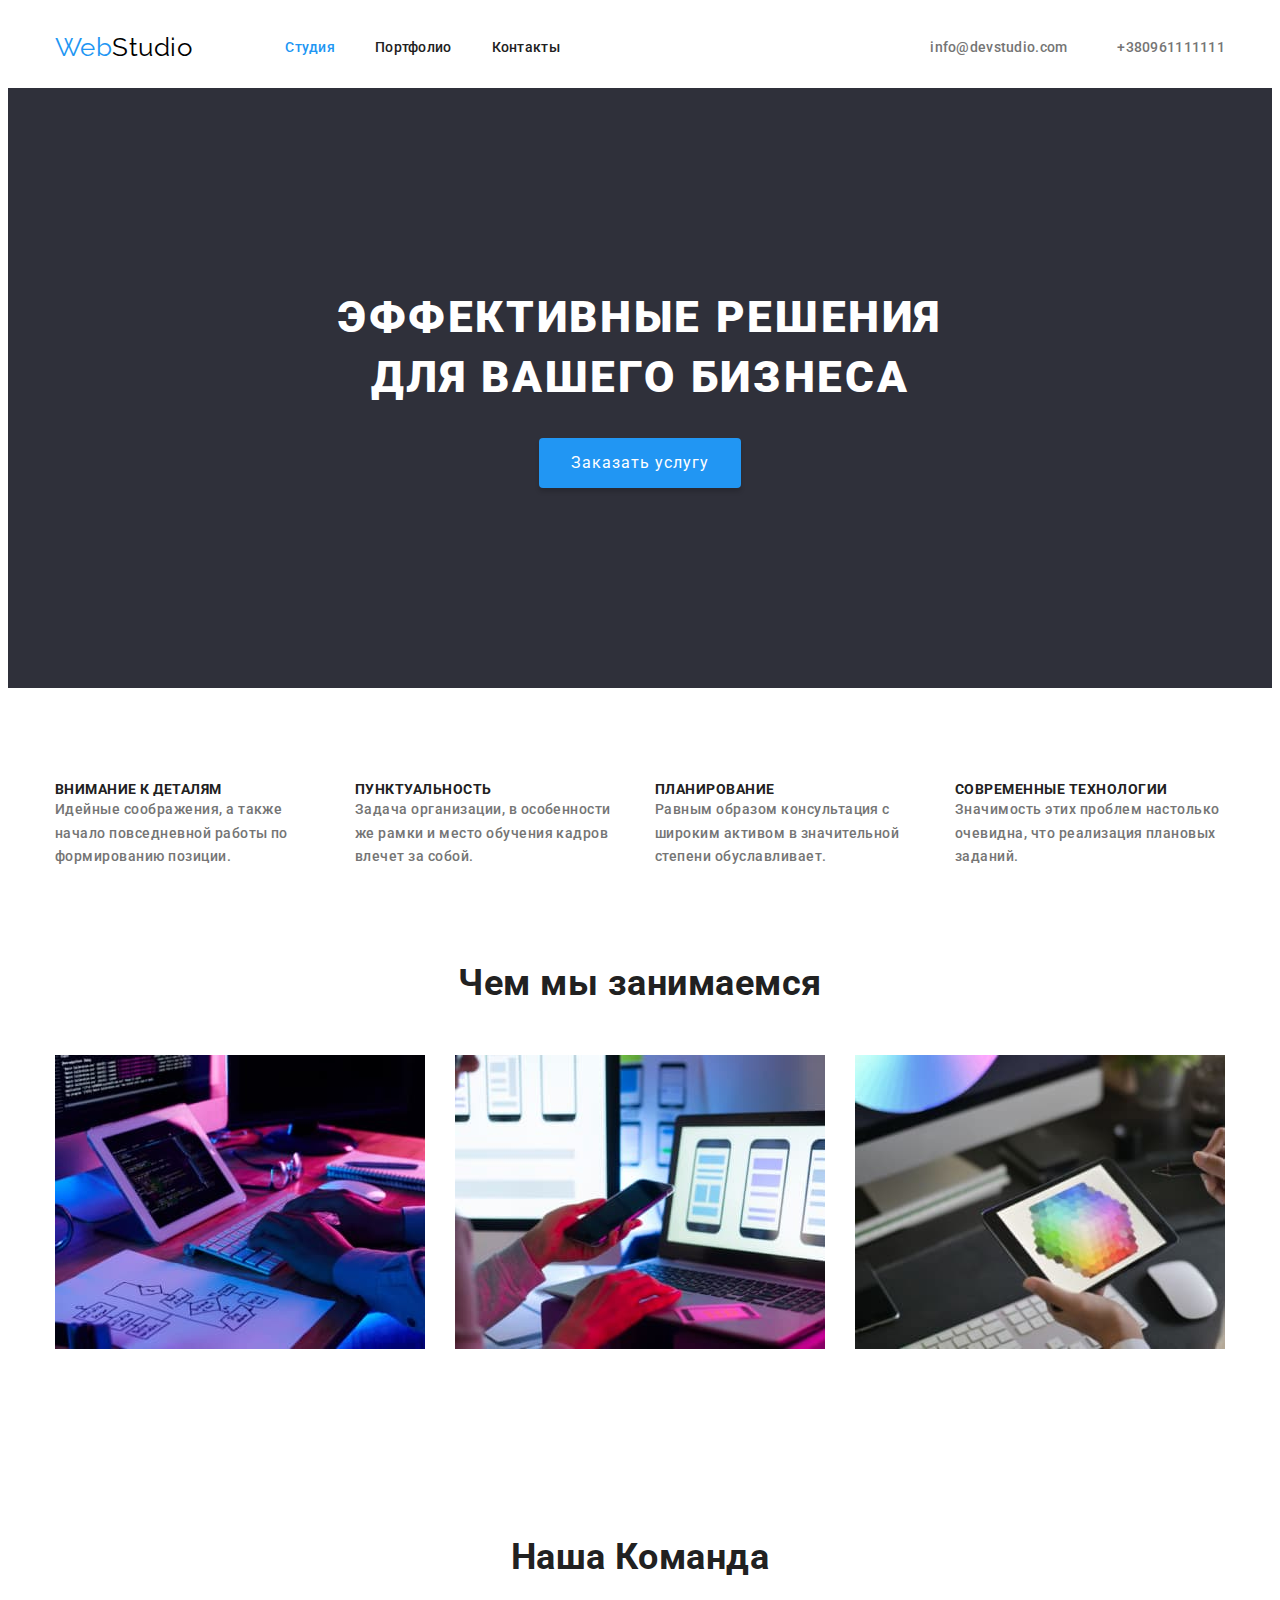
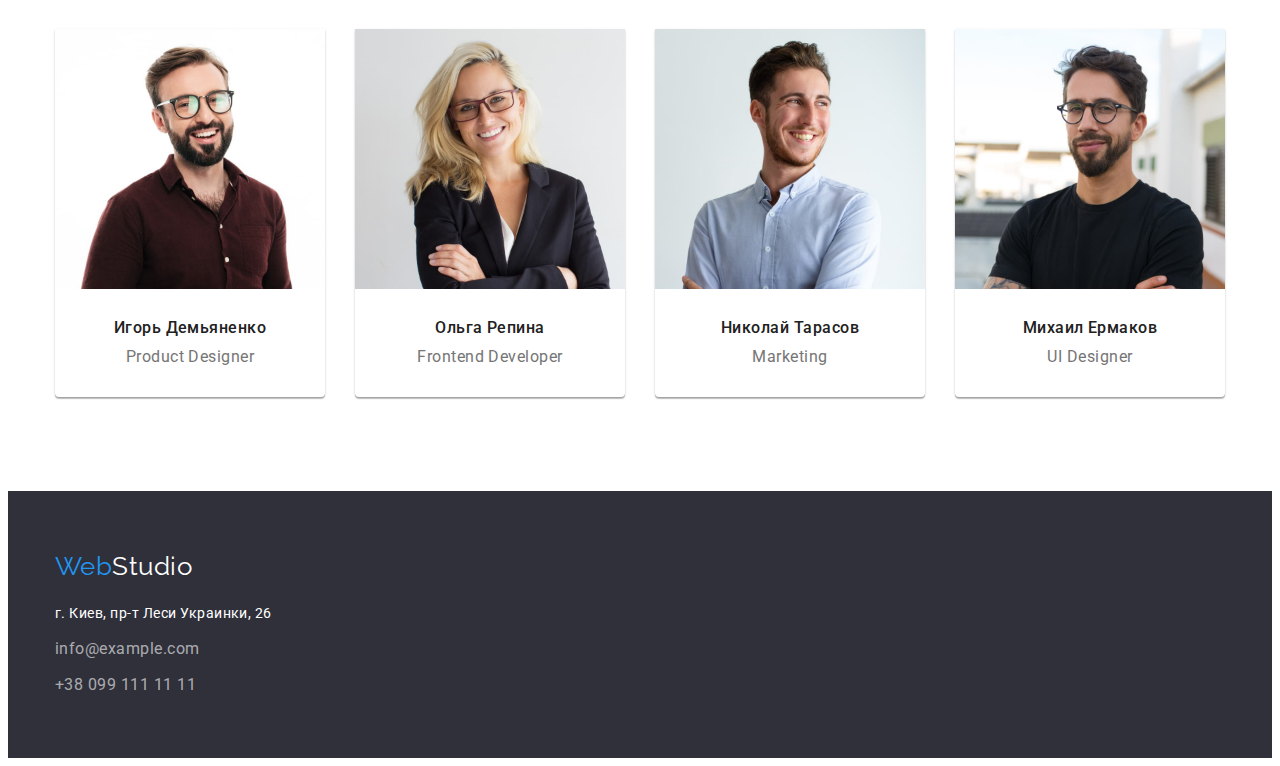
==== index.html @ 87c2f211 "Initial commit" ====
<!DOCTYPE html>
<html lang="ru">

<head>
  <meta charset="UTF-8" />
  <meta http-equiv="X-UA-Compatible" content="IE=edge" />
  <meta name="viewport" content="width=device-width, initial-scale=1.0" /> 
  <!-- Normalize styles -->
  <link rel="stylesheet" href="https://cdnjs.cloudflare.com/ajax/libs/modern-normalize/1.1.0/modern-normalize.min.css"
    integrity="sha512-wpPYUAdjBVSE4KJnH1VR1HeZfpl1ub8YT/NKx4PuQ5NmX2tKuGu6U/JRp5y+Y8XG2tV+wKQpNHVUX03MfMFn9Q=="
    crossorigin="anonymous" referrerpolicy="no-referrer" />
  <!-- styles -->
  <link href="https://fonts.googleapis.com/css2?family=Raleway:wght@700&family=Roboto:wght@400;500;700;900&display=swap"
    rel="stylesheet">
  <link rel="stylesheet" href="./css/styles.css">
  <title>WebStudio</title>
</head>

<body>
  <!--header-->
  <header class="header">
    <div class="container header-container">
      <!-- navigation -->
      <nav class="nav">
        <a class="logo link" href="./index.html"> <span class="logo-web">Web</span>Studio</a>
        <ul class="site-nav-list list">
          <li class="nav-item"><a class="curent site-nav-link link" href="./index.html">Студия</a></li>
          <li class="nav-item"><a class="site-nav-link link" href="./portfolio.html">Портфолио</a></li>
          <li class="nav-item"><a class="site-nav-link link" href="">Контакты</a></li>
        </ul>
      </nav>
      <!-- contacts -->
      <ul class="contacts-list list">
        <li class="contacts-item">
          <a class="contacts-link link" href="mailto:info@devstudio.com">info@devstudio.com</a>
        </li>
        <li class="contacts-item">
          <a class="contacts-link link" href="tel:+380961111111">+380961111111</a>
        </li>
      </ul>
    </div>
  </header>
  <main>
    <!-- Hero -->
    <section class="section hero">
      <div class="hero-container container">
        <h1 class="hero-header">Эффективные решения для вашего бизнеса</h1>
        <button class="hero-button btn" type="button">Заказать услугу</button>
      </div>
    </section>

    <!-- Feature-->
    <section class="section feature">
      <div class="container">
        <h2 class="visually-hidden">Особенность</h2>
        <ul class="feature-list list">
          <li class="feature-item">
            <h3 class="feature-title">Внимание к деталям</h3>
            <p class="feature-text">Идейные соображения, а также начало повседневной работы по формированию позиции.</p>
          </li>
          <li class="feature-item">
            <h3 class="feature-title">Пунктуальность</h3>
            <p class="feature-text">
              Задача организации, в особенности же рамки и место обучения кадров влечет за собой.
            </p>
          </li>
          <li class="feature-item">
            <h3 class="feature-title">Планирование</h3>
            <p class="feature-text">
              Равным образом консультация с широким активом в значительной степени обуславливает.
            </p>
          </li>
          <li class="feature-item">
            <h3 class="feature-title">Современные технологии</h3>
            <p class="feature-text">Значимость этих проблем настолько очевидна, что реализация плановых заданий.</p>
          </li>
        </ul>
      </div>
    </section>
    <!-- Work -->
    <section class="about section">
      <div class="container">
        <h2 class="section-title">Чем мы занимаемся</h2>
        <ul class="work-list list">
          <li class="work-img">
            <img src="./images/box1.jpg" alt="верстка" width="370" />
          </li>
          <li class="work-img">
            <img src="./images/box2.jpg" alt="мультиплатформа" width="370" />
          </li>
          <li class="work-img">
            <img src="./images/box3.jpg" alt="дизайн" width="370" />
          </li>
        </ul>
      </div>
    </section>
    <!-- Team -->
    <section class="section team-section">
      <div class="container team-container">
        <h2 class="section-title">Наша Команда</h2>
        <ul class="team-list list">
          <li class="team-item">
            <img class="team-item-img" src="./images/img1.jpg" alt="Игорь Демьяненко" width="270" />
            <div class="team-deck">
              <h3 class="team-member">Игорь Демьяненко</h3>
              <p class="team-member-prof">Product Designer</p>
            </div>
          </li>
          <li class="team-item">
            <img class="team-item-img" src="./images/img2.jpg" alt="Ольга Репина" width="270" />
            <div class="team-deck">
              <h3 class="team-member">Ольга Репина</h3>
              <p class="team-member-prof">Frontend Developer</p>
            </div>
          </li>
          <li class="team-item">
            <img class="team-item-img" src="./images/img3.jpg" alt="Николай Тарасов" width="270" />
            <div class="team-deck">
              <h3 class="team-member">Николай Тарасов</h3>
              <p class="team-member-prof">Marketing</p>
            </div>
          </li>
          <li class="team-item">
            <img class="team-item-img" src="./images/img4.jpg" alt="Михаил Ермаков" width="270" />
            <div class="team-deck">
              <h3 class="team-member">Михаил Ермаков</h3>
              <p class="team-member-prof">UI Designer</p>
            </div>
          </li>
        </ul>
      </div>
    </section>
  </main>
  <!-- Подвал -->
  <footer class="footer">
    <div class="container footer-container">
      <a class="logo link" href="./index.html"><span class="logo-web">Web</span>Studio</a>
      <address class="address">
        <ul class="address-list list">
          <li class="address-item">
            <a class="link-address link" href="https://goo.gl/maps/npCChXU9xTYnC5Zz8" target="_blank"
              rel="noopener noreferrer">г. Киев, пр-т Леси
              Украинки, 26</a>
          </li>
          <li class="address-item">
            <a class="address-list-item link" href="mailto:info@example.com">info@example.com</a>
          </li>
          <li class="address-item">
            <a class="address-list-item link" href="tel:+380991111111">+38 099 111 11 11</a>
          </li>
        </ul>
      </address>
    </div>
  </footer>
</body>

</html>
---- css/styles.css ----
*,
*::before,
*::after {
  box-sizing: border-box;
}

:root {
  /* fonts */
  --main-font: 'Roboto';
  --secondary-font: 'Raleway';
  /* color-text */
  --accent-clr: #2196f3;
  --secondary-clr: #757575;
  --white-clr: #ffffff;
  --basic-clr: #212121;
  /* backgroud color */
  --basic-background: #ffffff;
  --secondary-background: #2f303a;
  /* other */
  --items: 3;
  --indent: 30px;
}
/* Common */
body {
  font-family: 'Roboto', sans-serif;
  letter-spacing: 0.03em;
  color: var(--basic-clr);
  background-color: var(--basic-background);
}
.section {
  padding-top: 94px;
  padding-bottom: 94px;
  background: var(--white-clr);
}

/* .card-set {
  display: flex;
  flex-wrap: wrap;
  margin: calc(-1 * var(--indent) / 2);
}
.card-set-item {
  flex-basis: calc((100% - var(--indent) * var(--items)) / var(--items));
  margin: calc(var(--indent) / 2);
} */
/* reset */
h1,
h2,
h3,
h4,
p,
ul {
  margin: 0;
}

img {
  display: block;
  max-width: 100%;
  height: auto;
}
/* Styles start*/

.container {
  width: 1200px;
  padding-left: 15px;
  padding-right: 15px;
  margin-left: auto;
  margin-right: auto;
}

.list {
  list-style: none;
  padding: 0;
  margin: 0;
}
.link {
  text-decoration: none;
}
/* Styles end */

/* header */
.header-container {
  display: flex;
  align-items: center;
}

/* logo */

.logo {
  margin-right: 93px;
  font-family: var(--secondary-font);
  font-size: 26px;
  line-height: 1.19;
  color: #000000;
}
/* navigation */
.nav {
  display: flex;
  align-items: center;
}

.logo-web {
  color: var(--accent-clr);
}
.curent.site-nav-link {
  color: var(--accent-clr);
}

.site-nav-list {
  display: flex;
}
.site-nav-link:not(:last-child) {
  margin-right: 40px;
}
.nav-item:not(:last-child) {
  margin-right: 40px;
}
.site-nav-link {
  font-weight: 500;
  font-size: 14px;
  line-height: 1.42;
  letter-spacing: 0.02em;
  color: var(--basic-clr);
  display: block;
  padding-top: 30px;
  padding-bottom: 30px;
}
.site-nav-link:hover,
.site-nav-link:focus {
  color: var(--accent-clr);
}
/* contacts */

.contacts-item:not(:last-child) {
  margin-right: 50px;
}
.contacts-list {
  display: flex;
  margin-left: auto;
}

.contacts-link {
  display: block;
  padding-top: 30px;
  padding-bottom: 30px;
  font-weight: 500;
  font-size: 14px;
  line-height: 1.42;
  letter-spacing: 0.02em;
  color: var(--secondary-clr);
}
.contacts-link:hover,
.contacts-link:focus {
  color: var(--accent-clr);
}

/* Hero */
.hero {
  padding-top: 200px;
  padding-bottom: 200px;
  background-color: var(--secondary-background);
}

.hero-header {
  width: 696px;
  margin-bottom: 30px;
  margin-left: auto;
  margin-right: auto;
  font-weight: 900;
  font-size: 44px;
  line-height: 1.36;
  text-align: center;
  letter-spacing: 0.06em;
  text-transform: uppercase;
  color: var(--white-clr);
}
/* button*/
.btn {
  display: block;
  margin-left: auto;
  margin-right: auto;
}
.hero-button {
  padding: 10px 32px 10px 32px;
  border: none;
  cursor: pointer;
  background: #2196f3;
  box-shadow: 0px 4px 4px rgba(0, 0, 0, 0.15);
  border-radius: 4px;
  font-size: 16px;
  line-height: 1.88;

  text-align: center;
  letter-spacing: 0.06em;
  color: #ffffff;
  font-family: inherit;
}

.hero-button:hover,
.hero-button:focus {
  background: #188ce8;
  box-shadow: 0px 4px 4px rgba(0, 0, 0, 0.15);
  border-radius: 4px;
}
/* Feature */
.feature-item {
  width: 270px;
}
.feature-item:not(:last-child) {
  margin-right: 30px;
}
.feature-list {
  margin: auto;
  display: flex;
}
.visually-hidden {
  position: absolute;
  width: 1px;
  height: 1px;
  margin: -1px;
  border: 0;
  padding: 0;

  white-space: nowrap;
  clip-path: inset(100%);
  clip: rect(0 0 0 0);
  overflow: hidden;
}
.feature-title {
  font-size: 14px;
  line-height: 1.14;
  text-transform: uppercase;
  color: var(--basic-clr);
}
.feature-text {
  font-weight: 500;
  font-size: 14px;
  line-height: 1.71;
  color: var(--secondary-clr);
}

/* work and team title */

.section-title {
  margin-bottom: 50px;
  font-size: 36px;
  line-height: 1.16;
  text-align: center;
}

/* work */
.about {
  padding-top: 0;
}
.work-list {
  display: flex;
}
.work-img:not(:last-child) {
  margin-right: 30px;
}

/* team */
.team-list {
  display: flex;
}
.team-item:not(:last-child) {
  margin-right: 30px;
}
.team-item {
  box-shadow: 0px 1px 3px rgba(0, 0, 0, 0.12), 0px 1px 1px rgba(0, 0, 0, 0.14),
    0px 2px 1px rgba(0, 0, 0, 0.2);
  border-radius: 0px 0px 4px 4px;
  background-color: #ffffff;
}
.team-member {
  margin-bottom: 10px;
  font-weight: 500;
  font-size: 16px;
  line-height: 1.18;
  text-align: center;
}
.team-member-prof {
  font-size: 16px;
  line-height: 1.18;
  text-align: center;
  color: var(--secondary-clr);
}
.team-deck {
  padding-top: 30px;
  padding-bottom: 30px;
}

/* footer */

.footer > .container > .logo {
  display: block;
  font-family: var(--secondary-font);
  font-size: 26px;
  line-height: 1.19;
  color: var(--white-clr);
  margin-right: 0px;
  margin-bottom: 20px;
}

.footer {
  padding: 60px 0px;
  background-color: var(--secondary-background);
}
.address-item:not(:last-child) {
  margin-bottom: 9px;
}
.address {
  font-style: normal;
}

.link-address {
  font-size: 14px;
  line-height: 1.71;
  color: var(--white-clr);
}
.address-list-item {
  line-height: 1.71;
  color: rgba(255, 255, 255, 0.6);
}
.address-list-item:hover,
.address-list-item:focus {
  color: var(--accent-clr);
}

/* Portfolio */

/* portfolio filters */
.filters-list {
  display: flex;
  justify-content: center;
  margin-bottom: 50px;
}

.btn-item:not(:last-child) {
  margin-right: 8px;
}
.filter-button.activ-btn {
  background-color: var(--accent-clr);
  color: var(--white-clr);
}

.filter-button {
  padding: 6px 22px 6px 22px;
  font-family: inherit;
  font-weight: 500;
  cursor: pointer;
  border: none;
  background-color: #f5f4fa;
  border-radius: 4px;
  font-size: 16px;
  line-height: 1.62;
  text-align: center;
}
.filter-button:hover,
.filter-button:focus {
  background-color: var(--accent-clr);
  color: var(--white-clr);
}

/* Project */



.project-title {
  margin-bottom: 4px;
  font-size: 18px;
  line-height: 2;
  letter-spacing: 0.06em;
}
.project-text {
  font-size: 16px;
  line-height: 1.88;
  color: var(--secondary-clr);
}

.project-desc {
  padding: 20px 24px;
}

/* Сетка */

.card-set {
  display: flex;
  flex-wrap: wrap;  
}
.card-set-item {
  margin-right: 30px;
  margin-bottom: 30px;
  flex-basis: calc((100% - 60px) / 3);
}
.card-set-item:nth-child(3n){
  margin-right: 0px;
}
.card-set-item:nth-last-child(-n + 3) {
  margin-bottom: 0px;
}
.project-item {
  border: 1px solid #eeeeee;
}
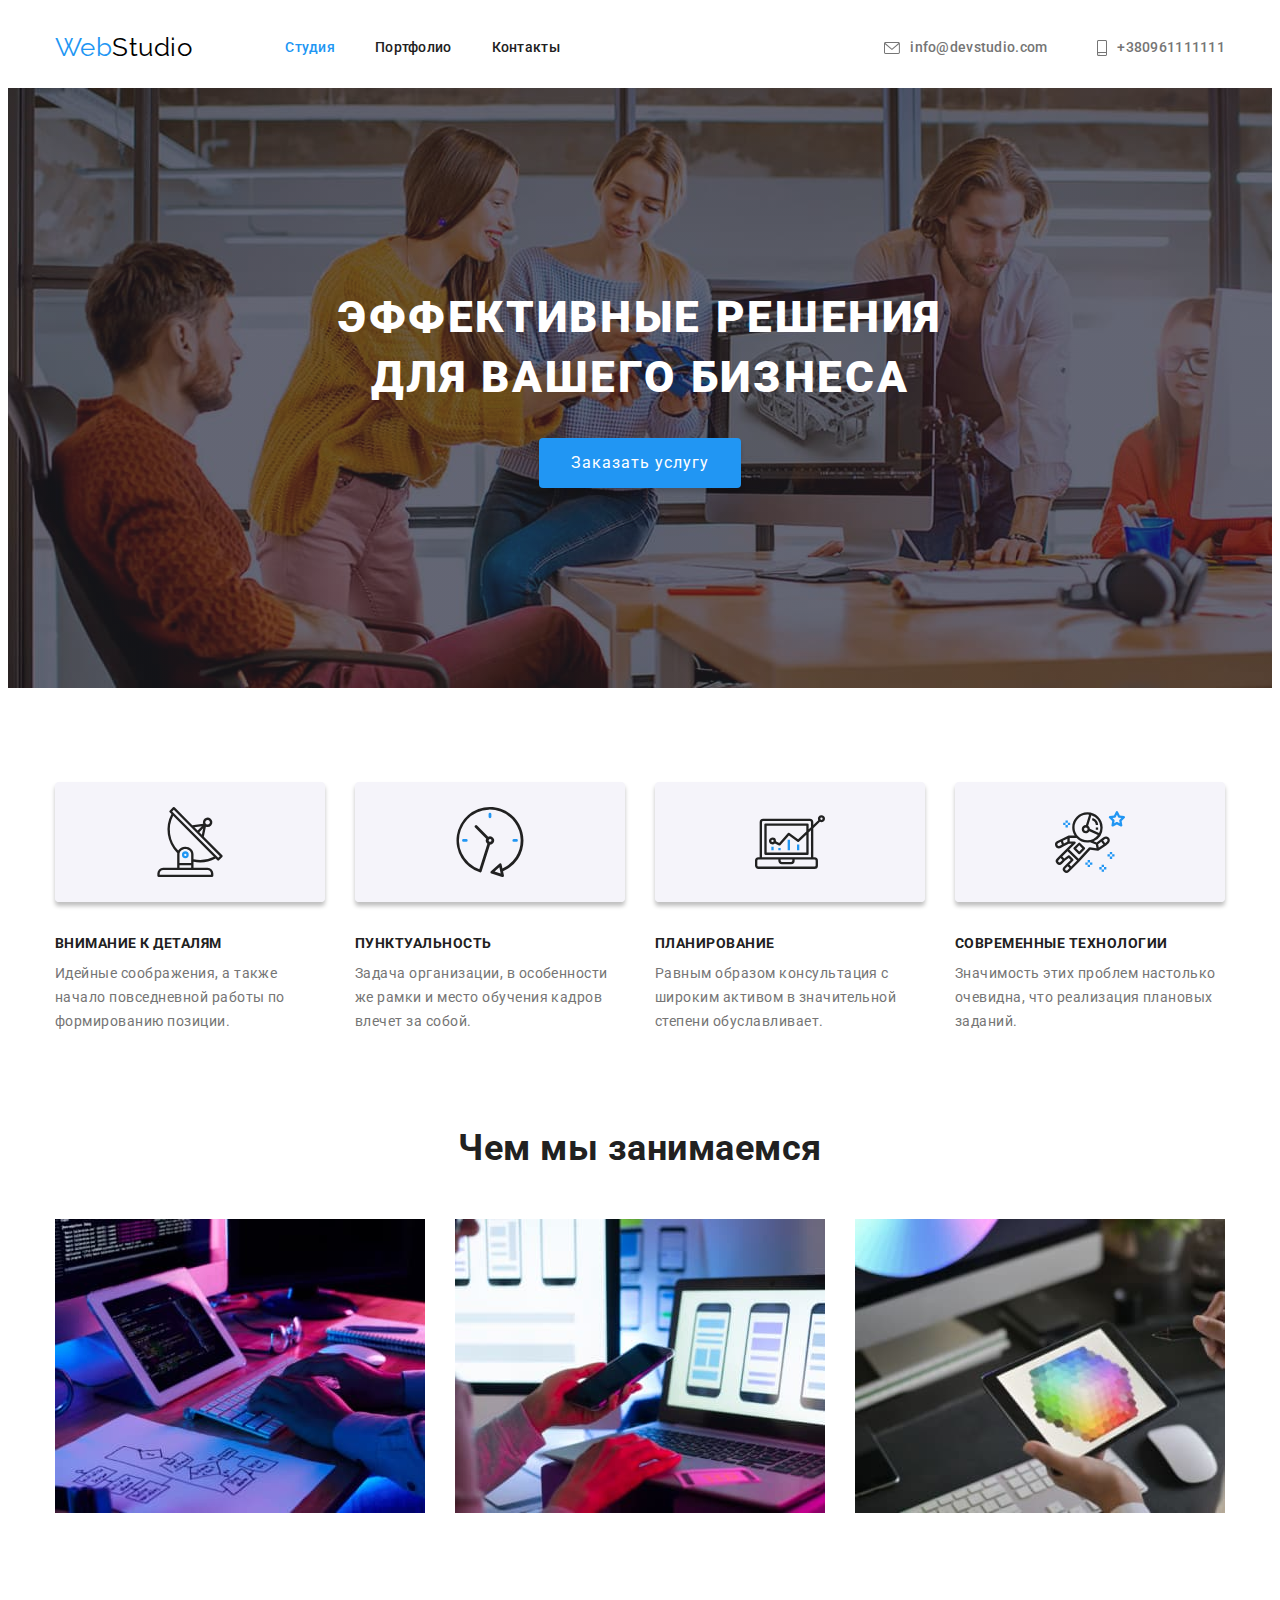
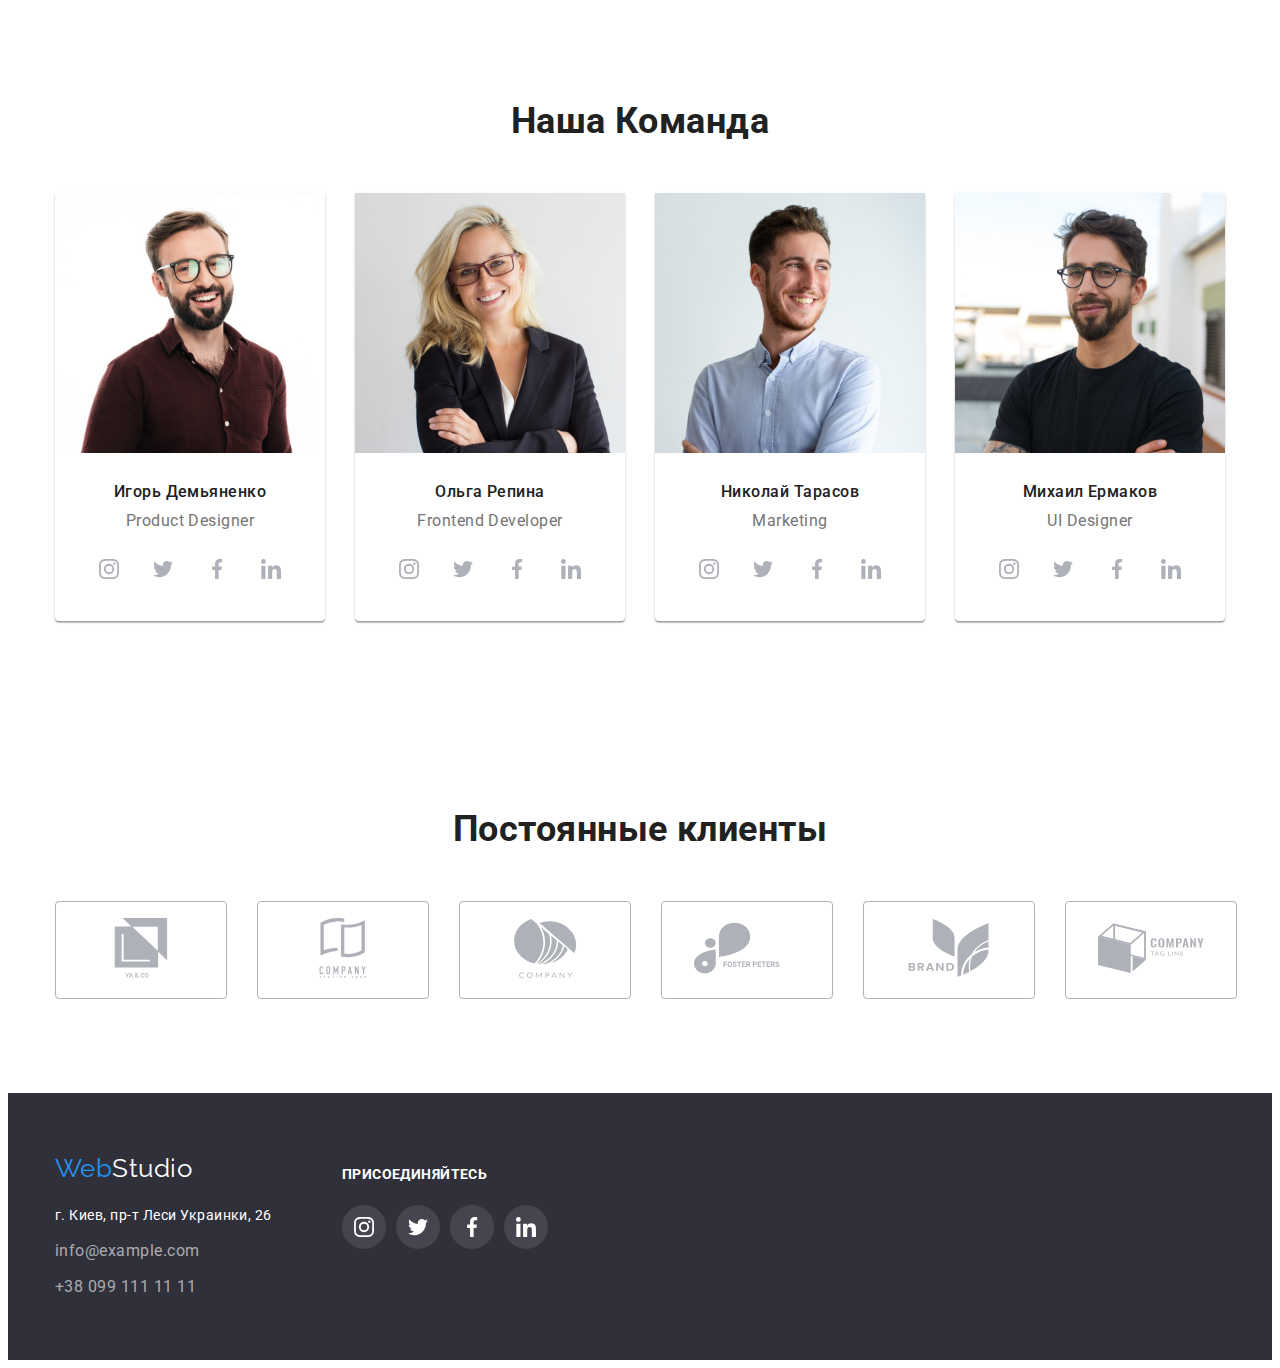
==== commit fc316994: "icons" ====
--- a/index.html
+++ b/index.html
@@ -4,7 +4,7 @@
 <head>
   <meta charset="UTF-8" />
   <meta http-equiv="X-UA-Compatible" content="IE=edge" />
-  <meta name="viewport" content="width=device-width, initial-scale=1.0" /> 
+  <meta name="viewport" content="width=device-width, initial-scale=1.0" />
   <!-- Normalize styles -->
   <link rel="stylesheet" href="https://cdnjs.cloudflare.com/ajax/libs/modern-normalize/1.1.0/modern-normalize.min.css"
     integrity="sha512-wpPYUAdjBVSE4KJnH1VR1HeZfpl1ub8YT/NKx4PuQ5NmX2tKuGu6U/JRp5y+Y8XG2tV+wKQpNHVUX03MfMFn9Q=="
@@ -32,17 +32,26 @@
       <!-- contacts -->
       <ul class="contacts-list list">
         <li class="contacts-item">
-          <a class="contacts-link link" href="mailto:info@devstudio.com">info@devstudio.com</a>
+          <a class="contacts-link link" href="mailto:info@devstudio.com">
+            <svg class="contacts-icons" width="16px" height="12px">
+              <use href="./images/icons.svg#icon-envelope"></use>
+            </svg>info@devstudio.com
+          </a>
         </li>
         <li class="contacts-item">
-          <a class="contacts-link link" href="tel:+380961111111">+380961111111</a>
+          <a class="contacts-link link" href="tel:+380961111111">
+            <svg class="contacts-icons" width="10px" height="16px">
+              <use href="./images/icons.svg#icon-smartphone"></use>
+            </svg>+380961111111
+          </a>
+
         </li>
       </ul>
     </div>
   </header>
   <main>
     <!-- Hero -->
-    <section class="section hero">
+    <section class="section hero overlay">
       <div class="hero-container container">
         <h1 class="hero-header">Эффективные решения для вашего бизнеса</h1>
         <button class="hero-button btn" type="button">Заказать услугу</button>
@@ -55,22 +64,34 @@
         <h2 class="visually-hidden">Особенность</h2>
         <ul class="feature-list list">
           <li class="feature-item">
+            <svg class="feature-icon" width="270px" height="120px">
+              <use href="./images/icons.svg#icon-antenna"></use>
+            </svg>
             <h3 class="feature-title">Внимание к деталям</h3>
             <p class="feature-text">Идейные соображения, а также начало повседневной работы по формированию позиции.</p>
           </li>
           <li class="feature-item">
+            <svg class="feature-icon" width="270px" height="120px">
+              <use href="./images/icons.svg#icon-clock"></use>
+            </svg>
             <h3 class="feature-title">Пунктуальность</h3>
             <p class="feature-text">
               Задача организации, в особенности же рамки и место обучения кадров влечет за собой.
             </p>
           </li>
           <li class="feature-item">
+            <svg class="feature-icon" width="270px" height="120px">
+              <use href="./images/icons.svg#icon-diagram"></use>
+            </svg>
             <h3 class="feature-title">Планирование</h3>
             <p class="feature-text">
               Равным образом консультация с широким активом в значительной степени обуславливает.
             </p>
           </li>
           <li class="feature-item">
+            <svg class="feature-icon" width="270px" height="120px">
+              <use href="./images/icons.svg#icon-astronaut"></use>
+            </svg>
             <h3 class="feature-title">Современные технологии</h3>
             <p class="feature-text">Значимость этих проблем настолько очевидна, что реализация плановых заданий.</p>
           </li>
@@ -83,13 +104,13 @@
         <h2 class="section-title">Чем мы занимаемся</h2>
         <ul class="work-list list">
           <li class="work-img">
-            <img src="./images/box1.jpg" alt="верстка" width="370" />
+            <img src="./images/base/box1.jpg" alt="верстка" width="370" />
           </li>
           <li class="work-img">
-            <img src="./images/box2.jpg" alt="мультиплатформа" width="370" />
+            <img src="./images/base/box2.jpg" alt="мультиплатформа" width="370" />
           </li>
           <li class="work-img">
-            <img src="./images/box3.jpg" alt="дизайн" width="370" />
+            <img src="./images/base/box3.jpg" alt="дизайн" width="370" />
           </li>
         </ul>
       </div>
@@ -100,32 +121,217 @@
         <h2 class="section-title">Наша Команда</h2>
         <ul class="team-list list">
           <li class="team-item">
-            <img class="team-item-img" src="./images/img1.jpg" alt="Игорь Демьяненко" width="270" />
+            <img class="team-item-img" src="./images/base/img1.jpg" alt="Игорь Демьяненко" width="270" />
             <div class="team-deck">
               <h3 class="team-member">Игорь Демьяненко</h3>
               <p class="team-member-prof">Product Designer</p>
+              <ul class="social-media-list list">
+                <li class="social-media-item">
+                  <a class="social-media-link link" href="" target="_blank" rel="noopener noreferrer"
+                    aria-label="instagram">
+                    <svg class="social-media-icon" width="20px" height="20px">
+                      <use href="./images/icons.svg#icon-instagram-2"></use>
+                    </svg>
+                  </a>
+                </li>
+                <li class="social-media-item">
+                  <a class="social-media-link link" href="" target="_blank" rel="noopener noreferrer"
+                    aria-label="twitter">
+                    <svg class="social-media-icon" width="20px" height="20px">
+                      <use href="./images/icons.svg#icon-twitter-1"></use>
+                    </svg>
+                  </a>
+                </li>
+                <li class="social-media-item">
+                  <a class="social-media-link link" href="" target="_blank" rel="noopener noreferrer"
+                    aria-label="facebook">
+                    <svg class="social-media-icon" width="20px" height="20px">
+                      <use href="./images/icons.svg#icon-facebook-1"></use>
+                    </svg>
+                  </a>
+                </li>
+                <li class="social-media-item">
+                  <a class="social-media-link link" href="" target="_blank" rel="noopener noreferrer"
+                    aria-label="linkedin">
+                    <svg class="social-media-icon" width="20px" height="20px">
+                      <use href="./images/icons.svg#icon-linkedin-1"></use>
+                    </svg>
+                  </a>
+                </li>
+              </ul>
             </div>
           </li>
           <li class="team-item">
-            <img class="team-item-img" src="./images/img2.jpg" alt="Ольга Репина" width="270" />
+            <img class="team-item-img" src="./images/base/img2.jpg" alt="Ольга Репина" width="270" />
             <div class="team-deck">
               <h3 class="team-member">Ольга Репина</h3>
               <p class="team-member-prof">Frontend Developer</p>
+              <ul class="social-media-list list">
+                <li class="social-media-item">
+                  <a class="social-media-link link" href="" target="_blank" rel="noopener noreferrer"
+                    aria-label="instagram">
+                    <svg class="social-media-icon" width="20px" height="20px">
+                      <use href="./images/icons.svg#icon-instagram-2"></use>
+                    </svg>
+                  </a>
+                </li>
+                <li class="social-media-item">
+                  <a class="social-media-link link" href="" target="_blank" rel="noopener noreferrer"
+                    aria-label="twitter">
+                    <svg class="social-media-icon" width="20px" height="20px">
+                      <use href="./images/icons.svg#icon-twitter-1"></use>
+                    </svg>
+                  </a>
+                </li>
+                <li class="social-media-item">
+                  <a class="social-media-link link" href="" target="_blank" rel="noopener noreferrer"
+                    aria-label="facebook">
+                    <svg class="social-media-icon" width="20px" height="20px">
+                      <use href="./images/icons.svg#icon-facebook-1"></use>
+                    </svg>
+                  </a>
+                </li>
+                <li class="social-media-item">
+                  <a class="social-media-link link" href="" target="_blank" rel="noopener noreferrer"
+                    aria-label="linkedin">
+                    <svg class="social-media-icon" width="20px" height="20px">
+                      <use href="./images/icons.svg#icon-linkedin-1"></use>
+                    </svg>
+                  </a>
+                </li>
+              </ul>
             </div>
           </li>
           <li class="team-item">
-            <img class="team-item-img" src="./images/img3.jpg" alt="Николай Тарасов" width="270" />
+            <img class="team-item-img" src="./images/base/img3.jpg" alt="Николай Тарасов" width="270" />
             <div class="team-deck">
               <h3 class="team-member">Николай Тарасов</h3>
               <p class="team-member-prof">Marketing</p>
+              <ul class="social-media-list list">
+                <li class="social-media-item">
+                  <a class="social-media-link link" href="" target="_blank" rel="noopener noreferrer"
+                    aria-label="instagram">
+                    <svg class="social-media-icon" width="20px" height="20px">
+                      <use href="./images/icons.svg#icon-instagram-2"></use>
+                    </svg>
+                  </a>
+                </li>
+                <li class="social-media-item">
+                  <a class="social-media-link link" href="" target="_blank" rel="noopener noreferrer"
+                    aria-label="twitter">
+                    <svg class="social-media-icon" width="20px" height="20px">
+                      <use href="./images/icons.svg#icon-twitter-1"></use>
+                    </svg>
+                  </a>
+                </li>
+                <li class="social-media-item">
+                  <a class="social-media-link link" href="" target="_blank" rel="noopener noreferrer"
+                    aria-label="facebook">
+                    <svg class="social-media-icon" width="20px" height="20px">
+                      <use href="./images/icons.svg#icon-facebook-1"></use>
+                    </svg>
+                  </a>
+                </li>
+                <li class="social-media-item">
+                  <a class="social-media-link link" href="" target="_blank" rel="noopener noreferrer"
+                    aria-label="linkedin">
+                    <svg class="social-media-icon" width="20px" height="20px">
+                      <use href="./images/icons.svg#icon-linkedin-1"></use>
+                    </svg>
+                  </a>
+                </li>
+              </ul>
             </div>
           </li>
           <li class="team-item">
-            <img class="team-item-img" src="./images/img4.jpg" alt="Михаил Ермаков" width="270" />
+            <img class="team-item-img" src="./images/base/img4.jpg" alt="Михаил Ермаков" width="270" />
             <div class="team-deck">
               <h3 class="team-member">Михаил Ермаков</h3>
               <p class="team-member-prof">UI Designer</p>
+              <ul class="social-media-list list">
+                <li class="social-media-item">
+                  <a class="social-media-link link" href="" target="_blank" rel="noopener noreferrer"
+                    aria-label="instagram">
+                    <svg class="social-media-icon" width="20px" height="20px">
+                      <use href="./images/icons.svg#icon-instagram-2"></use>
+                    </svg>
+                  </a>
+                </li>
+                <li class="social-media-item">
+                  <a class="social-media-link link" href="" target="_blank" rel="noopener noreferrer"
+                    aria-label="twitter">
+                    <svg class="social-media-icon" width="20px" height="20px">
+                      <use href="./images/icons.svg#icon-twitter-1"></use>
+                    </svg>
+                  </a>
+                </li>
+                <li class="social-media-item">
+                  <a class="social-media-link link" href="" target="_blank" rel="noopener noreferrer"
+                    aria-label="facebook">
+                    <svg class="social-media-icon" width="20px" height="20px">
+                      <use href="./images/icons.svg#icon-facebook-1"></use>
+                    </svg>
+                  </a>
+                </li>
+                <li class="social-media-item">
+                  <a class="social-media-link link" href="" target="_blank" rel="noopener noreferrer"
+                    aria-label="linkedin">
+                    <svg class="social-media-icon" width="20px" height="20px">
+                      <use href="./images/icons.svg#icon-linkedin-1"></use>
+                    </svg>
+                  </a>
+                </li>
+              </ul>
             </div>
+          </li>
+        </ul>
+      </div>
+    </section>
+    <section class="section">
+      <div class="container" >
+        <h2 class="client-header section-title">Постоянные клиенты</h2>
+        <ul class="client-list list">
+          <li class="client-item link">
+            <a class="client-link" href="" target="_blank" rel="noopener noreferrer">
+              <svg class="client-icon" width="170px" height="92px">
+                <use href="./images/icons.svg#icon-ya-co-1"></use>
+              </svg>
+            </a>
+          </li>
+          <li class="client-item link">
+            <a class="client-link" href="" target="_blank" rel="noopener noreferrer">
+              <svg class="client-icon" width="170px" height="92px">
+                <use href="./images/icons.svg#icon-com-tag-here-2"></use>
+              </svg>
+            </a>
+          </li>
+          <li class="client-item link">
+            <a class="client-link" href="" target="_blank" rel="noopener noreferrer">
+              <svg class="client-icon" width="170px" height="92px">
+                <use href="./images/icons.svg#icon-company-3"></use>
+              </svg>
+            </a>
+          </li>
+          <li class="client-item link">
+            <a class="client-link" href="" target="_blank" rel="noopener noreferrer">
+              <svg class="client-icon" width="170px" height="92px">
+                <use href="./images/icons.svg#icon-foster-4"></use>
+              </svg>
+            </a>
+          </li>
+          <li class="client-item link">
+            <a class="client-link" href="" target="_blank" rel="noopener noreferrer">
+              <svg class="client-icon" width="170px" height="92px">
+                <use href="./images/icons.svg#icon-brand-5"></use>
+              </svg>
+            </a>
+          </li>
+          <li class="client-item link">
+            <a class="client-link" href="" target="_blank" rel="noopener noreferrer">
+              <svg class="client-icon" width="170px" height="92px">
+                <use href="./images/icons.svg#icon-tagline-6"></use>
+              </svg>
+            </a>
           </li>
         </ul>
       </div>
@@ -134,22 +340,57 @@
   <!-- Подвал -->
   <footer class="footer">
     <div class="container footer-container">
-      <a class="logo link" href="./index.html"><span class="logo-web">Web</span>Studio</a>
-      <address class="address">
-        <ul class="address-list list">
-          <li class="address-item">
-            <a class="link-address link" href="https://goo.gl/maps/npCChXU9xTYnC5Zz8" target="_blank"
-              rel="noopener noreferrer">г. Киев, пр-т Леси
-              Украинки, 26</a>
-          </li>
-          <li class="address-item">
-            <a class="address-list-item link" href="mailto:info@example.com">info@example.com</a>
-          </li>
-          <li class="address-item">
-            <a class="address-list-item link" href="tel:+380991111111">+38 099 111 11 11</a>
-          </li>
-        </ul>
-      </address>
+      <div class="footer-address">
+        <a class="logo link" href="./index.html"><span class="logo-web">Web</span>Studio</a>
+        <address class="address">
+          <ul class="address-list list">
+            <li class="address-item">
+              <a class="link-address link" href="https://goo.gl/maps/npCChXU9xTYnC5Zz8" target="_blank"
+                rel="noopener noreferrer">г. Киев, пр-т Леси
+                Украинки, 26</a>
+            </li>
+            <li class="address-item">
+              <a class="address-list-item link" href="mailto:info@example.com">info@example.com</a>
+            </li>
+            <li class="address-item">
+              <a class="address-list-item link" href="tel:+380991111111">+38 099 111 11 11</a>
+            </li>
+          </ul>
+        </address>
+      </div>
+      <div class="footer-social">
+        <h2 class="join-social">присоединяйтесь</h2>
+        <ul class="join-social-list list">
+          <li class="join-social-item link">
+            <a class="join-social-link" href="" target="_blank" rel="noopener noreferrer">
+              <svg class="join-social-icon" width="20px" height="20px">
+                <use href="./images/icons.svg#icon-instagram-2"></use>
+              </svg>
+            </a>
+          </li>
+          <li class="join-social-item link">
+            <a class="join-social-link" href="" target="_blank" rel="noopener noreferrer">
+              <svg class="join-social-icon" width="20px" height="20px">
+                <use href="./images/icons.svg#icon-twitter-1"></use>
+              </svg>
+            </a>
+          </li>
+          <li class="join-social-item link">
+            <a class="join-social-link" href="" target="_blank" rel="noopener noreferrer">
+              <svg class="join-social-icon" width="20px" height="20px">
+                <use href="./images/icons.svg#icon-facebook-1"></use>
+              </svg>
+            </a>
+          </li>
+          <li class="join-social-item link">
+            <a class="join-social-link" href="" target="_blank" rel="noopener noreferrer">
+              <svg class="join-social-icon" width="20px" height="20px">
+                <use href="./images/icons.svg#icon-linkedin-1"></use>
+              </svg>
+            </a>
+          </li>
+        </ul>
+      </div>
     </div>
   </footer>
 </body>
--- a/css/styles.css
+++ b/css/styles.css
@@ -13,6 +13,7 @@
   --secondary-clr: #757575;
   --white-clr: #ffffff;
   --basic-clr: #212121;
+  --icon-clr:#afb1b8
   /* backgroud color */
   --basic-background: #ffffff;
   --secondary-background: #2f303a;
@@ -137,9 +138,17 @@
   display: flex;
   margin-left: auto;
 }
-
+.contacts-icons {
+  margin-right: 10px;
+  fill: var(--secondary-clr);
+}
+.contacts-link:hover .contacts-icons,
+.contacts-link:focus .contacts-icons {
+  fill: var(--accent-clr);
+}
 .contacts-link {
-  display: block;
+  display: flex;
+  align-items: center;
   padding-top: 30px;
   padding-bottom: 30px;
   font-weight: 500;
@@ -152,8 +161,16 @@
 .contacts-link:focus {
   color: var(--accent-clr);
 }
-
 /* Hero */
+
+.overlay {
+  max-width: 1600px;
+  height: 600px;
+  margin-left: auto;
+  margin-right: auto;
+  background-image: linear-gradient(rgba(47, 48, 58, 0.4), rgba(47, 48, 58, 0.4)),
+    url(../images/hero/hero-bg.jpg);
+}
 .hero {
   padding-top: 200px;
   padding-bottom: 200px;
@@ -202,6 +219,7 @@
   border-radius: 4px;
 }
 /* Feature */
+
 .feature-item {
   width: 270px;
 }
@@ -225,14 +243,21 @@
   clip: rect(0 0 0 0);
   overflow: hidden;
 }
+.feature-icon {
+  margin-bottom: 30px;
+  background-color: #f5f4fa;
+  box-shadow: 0px 4px 4px rgba(0, 0, 0, 0.25);
+  border-radius: 4px;
+}
 .feature-title {
+  margin-bottom: 10px;
   font-size: 14px;
   line-height: 1.14;
   text-transform: uppercase;
   color: var(--basic-clr);
 }
 .feature-text {
-  font-weight: 500;
+  font-weight: 400;
   font-size: 14px;
   line-height: 1.71;
   color: var(--secondary-clr);
@@ -279,6 +304,7 @@
   text-align: center;
 }
 .team-member-prof {
+  margin-bottom: 16px;
   font-size: 16px;
   line-height: 1.18;
   text-align: center;
@@ -288,44 +314,61 @@
   padding-top: 30px;
   padding-bottom: 30px;
 }
-
-/* footer */
-
-.footer > .container > .logo {
-  display: block;
-  font-family: var(--secondary-font);
-  font-size: 26px;
-  line-height: 1.19;
-  color: var(--white-clr);
-  margin-right: 0px;
-  margin-bottom: 20px;
-}
-
-.footer {
-  padding: 60px 0px;
-  background-color: var(--secondary-background);
-}
-.address-item:not(:last-child) {
-  margin-bottom: 9px;
-}
-.address {
-  font-style: normal;
-}
-
-.link-address {
-  font-size: 14px;
-  line-height: 1.71;
-  color: var(--white-clr);
-}
-.address-list-item {
-  line-height: 1.71;
-  color: rgba(255, 255, 255, 0.6);
-}
-.address-list-item:hover,
-.address-list-item:focus {
+.social-media-link {
+  display: flex;
+  justify-content: center;
+  align-items: center;
+  width: 44px;
+  height: 44px;
+  background-color: var(--white-clr);
+  border-radius: 50%;
+  color: #afb1b8;
+}
+.social-media-link:hover,
+.social-media-link:focus {
+  color: var(--white-clr);
+  background-color: var(--accent-clr);
+}
+.social-media-icon {
+  fill: currentColor;
+}
+
+.social-media-list {
+  display: flex;
+  justify-content: center;
+}
+.social-media-item:not(:last-child) {
+  margin-right: 10px;
+}
+
+/* Partners */
+
+.client-list{
+  display: flex;
+}
+.client-item{
+  border: 1px solid #AFB1B8;
+  border-radius: 4px;
+}
+.client-item:hover,
+.client-item:focus{
+border-color: var(--accent-clr);
+}
+.client-link{
+  color:#afb1b8;
+}
+.client-link:hover,
+.client-link:focus{
   color: var(--accent-clr);
-}
-
+  
+}
+.client-item:not(:last-child){
+  margin-right: 30px;
+}
+.client-icon{
+  padding: 16px 32px;
+  fill: currentColor;
+}
 /* Portfolio */
 
 /* portfolio filters */
@@ -363,8 +406,6 @@
 
 /* Project */
 
-
-
 .project-title {
   margin-bottom: 4px;
   font-size: 18px;
@@ -385,14 +426,14 @@
 
 .card-set {
   display: flex;
-  flex-wrap: wrap;  
+  flex-wrap: wrap;
 }
 .card-set-item {
   margin-right: 30px;
   margin-bottom: 30px;
   flex-basis: calc((100% - 60px) / 3);
 }
-.card-set-item:nth-child(3n){
+.card-set-item:nth-child(3n) {
   margin-right: 0px;
 }
 .card-set-item:nth-last-child(-n + 3) {
@@ -400,4 +441,87 @@
 }
 .project-item {
   border: 1px solid #eeeeee;
+}
+
+/* footer */
+
+.footer > .container > .footer-address > .logo {
+  display: block;
+  font-family: var(--secondary-font);
+  font-size: 26px;
+  line-height: 1.19;
+  color: var(--white-clr);
+  margin-right: 0px;
+  margin-bottom: 20px;
+}
+
+.footer {
+  padding: 60px 0px;
+  background-color: var(--secondary-background);
+}
+.address-item:not(:last-child) {
+  margin-bottom: 9px;
+}
+.address {
+  font-style: normal;
+}
+
+.link-address {
+  font-size: 14px;
+  line-height: 1.71;
+  color: var(--white-clr);
+}
+.address-list-item {
+  line-height: 1.71;
+  color: rgba(255, 255, 255, 0.6);
+}
+.address-list-item:hover,
+.address-list-item:focus {
+  color: var(--accent-clr);
+}
+.join-social {
+  margin-bottom: 20px;
+  font-style: normal;
+  font-weight: 700;
+  font-size: 14px;
+  line-height: 1.42;
+  letter-spacing: 0.03em;
+  text-transform: uppercase;
+
+  color: var(--white-clr);
+}
+.footer-container {
+  display: flex;
+}
+.footer-address {
+  margin-right: 70px;
+}
+.footer-social {
+  padding-top: 12px;
+  
+}
+
+.join-social-list {
+  display: flex;
+  justify-content: center;
+}
+.join-social-item:not(:last-child) {
+  margin-right: 10px;
+}
+.join-social-link {
+  display: flex;
+  justify-content: center;
+  align-items: center;
+  border-radius: 50%;
+  color: var(--white-clr);
+  background-color: rgba(255, 255, 255, 0.1);
+  width: 44px;
+  height: 44px;
+}
+.join-social-link:hover,
+.join-social-link:focus{
+  background-color:var(--accent-clr);
+}
+.join-social-icon{
+  fill:currentColor;
 }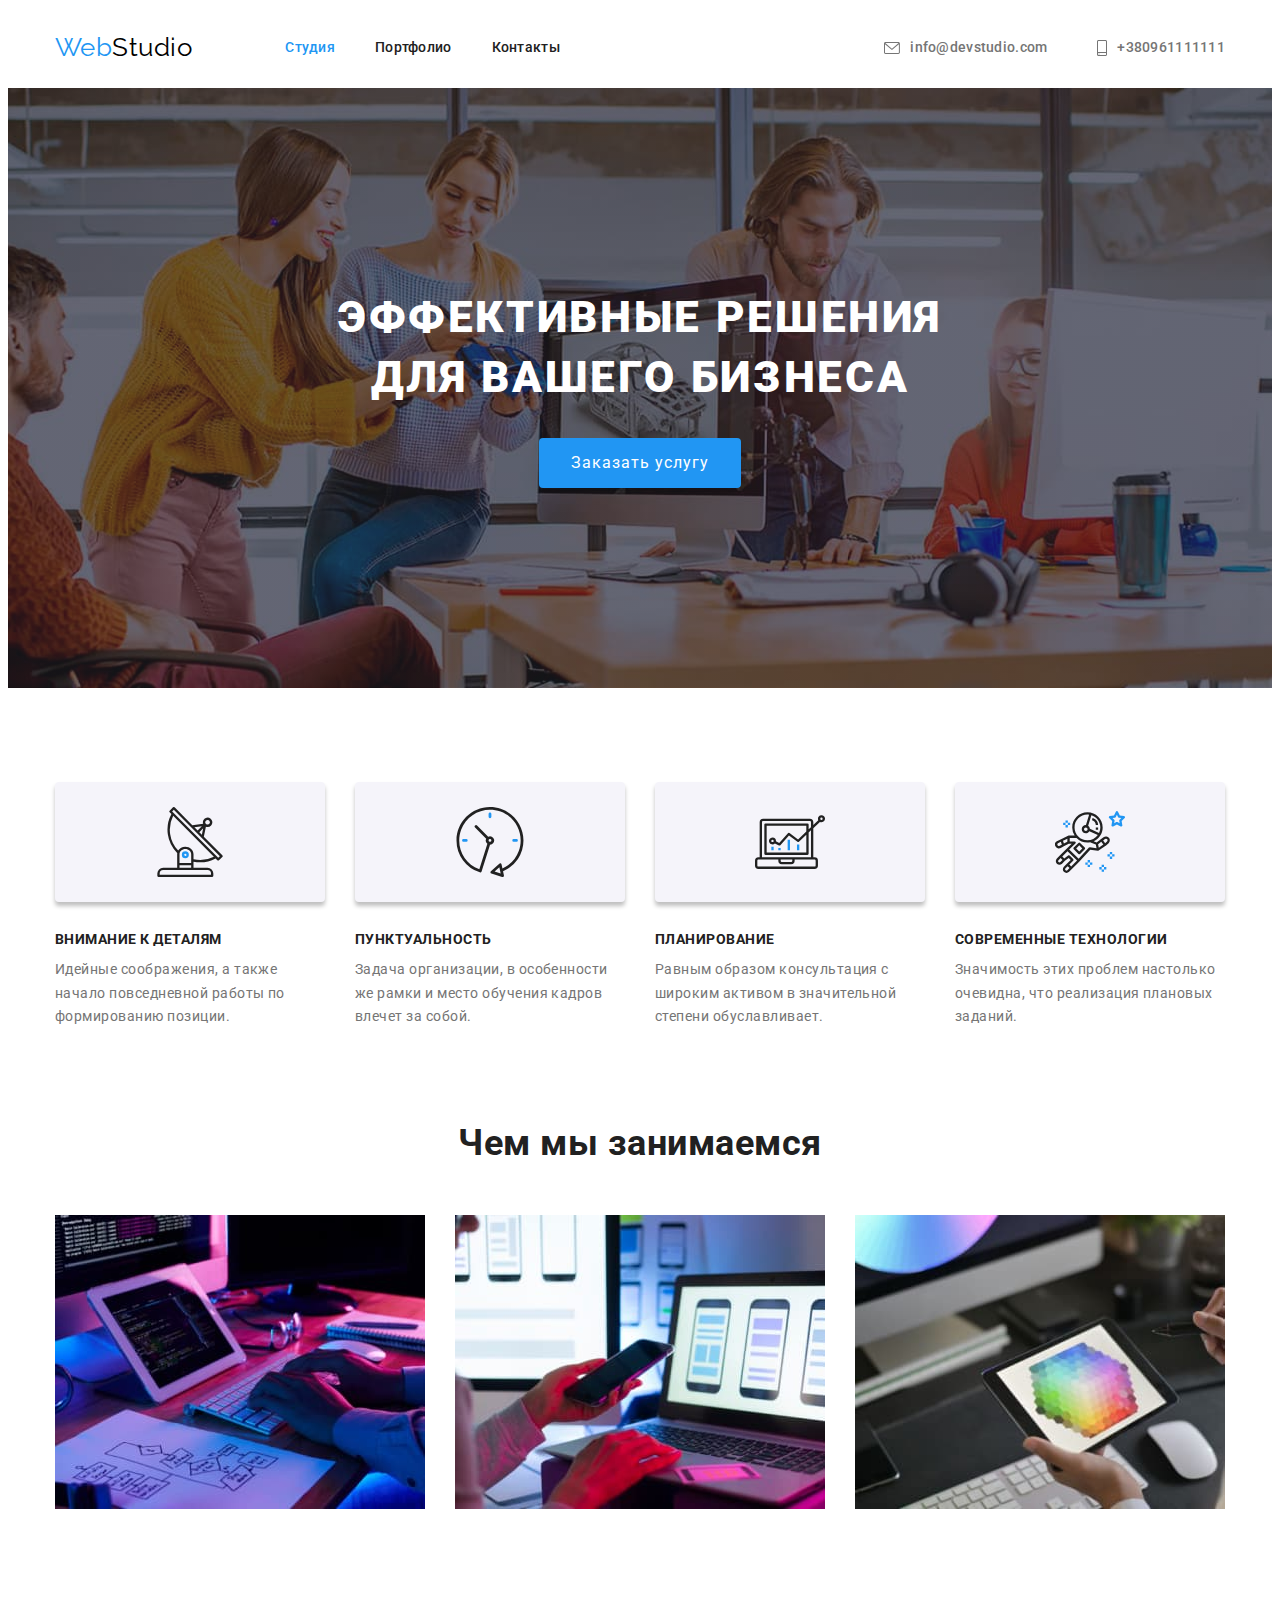
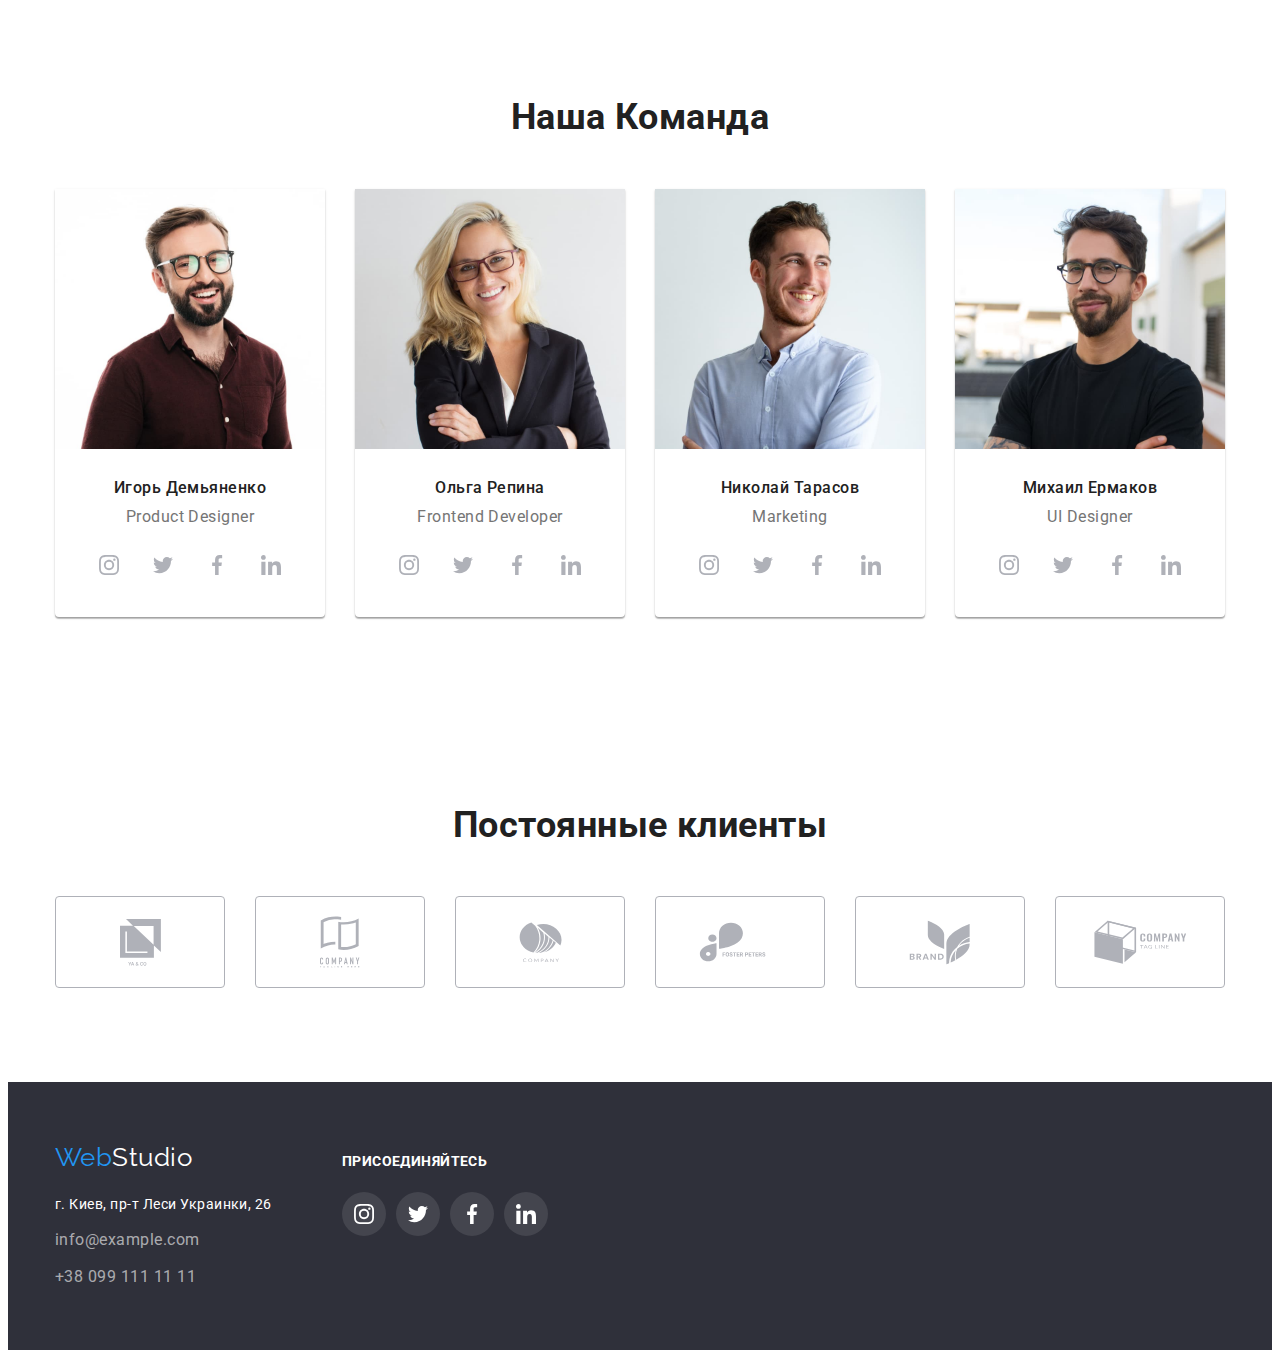
==== commit 9f7b4c5b: "fixed" ====
--- a/index.html
+++ b/index.html
@@ -64,34 +64,43 @@
         <h2 class="visually-hidden">Особенность</h2>
         <ul class="feature-list list">
           <li class="feature-item">
-            <svg class="feature-icon" width="270px" height="120px">
-              <use href="./images/icons.svg#icon-antenna"></use>
-            </svg>
+            <div class="feature-icon-box">
+              <svg width="70px" height="70px">
+                <use href="./images/icons.svg#icon-antenna"></use>
+              </svg>
+            </div>
+
             <h3 class="feature-title">Внимание к деталям</h3>
             <p class="feature-text">Идейные соображения, а также начало повседневной работы по формированию позиции.</p>
           </li>
           <li class="feature-item">
-            <svg class="feature-icon" width="270px" height="120px">
-              <use href="./images/icons.svg#icon-clock"></use>
-            </svg>
+            <div class="feature-icon-box">
+              <svg width="70px" height="70px">
+                <use href="./images/icons.svg#icon-clock"></use>
+              </svg>
+            </div>
             <h3 class="feature-title">Пунктуальность</h3>
             <p class="feature-text">
               Задача организации, в особенности же рамки и место обучения кадров влечет за собой.
             </p>
           </li>
           <li class="feature-item">
-            <svg class="feature-icon" width="270px" height="120px">
-              <use href="./images/icons.svg#icon-diagram"></use>
-            </svg>
+            <div class="feature-icon-box">
+              <svg width="70px" height="70px">
+                <use href="./images/icons.svg#icon-diagram"></use>
+              </svg>
+            </div>
             <h3 class="feature-title">Планирование</h3>
             <p class="feature-text">
               Равным образом консультация с широким активом в значительной степени обуславливает.
             </p>
           </li>
           <li class="feature-item">
-            <svg class="feature-icon" width="270px" height="120px">
-              <use href="./images/icons.svg#icon-astronaut"></use>
-            </svg>
+            <div class="feature-icon-box">
+              <svg width="70px" height="70px">
+                <use href="./images/icons.svg#icon-astronaut"></use>
+              </svg>
+            </div>
             <h3 class="feature-title">Современные технологии</h3>
             <p class="feature-text">Значимость этих проблем настолько очевидна, что реализация плановых заданий.</p>
           </li>
@@ -130,7 +139,7 @@
                   <a class="social-media-link link" href="" target="_blank" rel="noopener noreferrer"
                     aria-label="instagram">
                     <svg class="social-media-icon" width="20px" height="20px">
-                      <use href="./images/icons.svg#icon-instagram-2"></use>
+                      <use href="./images/icons.svg#icon-instagram"></use>
                     </svg>
                   </a>
                 </li>
@@ -138,7 +147,7 @@
                   <a class="social-media-link link" href="" target="_blank" rel="noopener noreferrer"
                     aria-label="twitter">
                     <svg class="social-media-icon" width="20px" height="20px">
-                      <use href="./images/icons.svg#icon-twitter-1"></use>
+                      <use href="./images/icons.svg#icon-twitter"></use>
                     </svg>
                   </a>
                 </li>
@@ -146,7 +155,7 @@
                   <a class="social-media-link link" href="" target="_blank" rel="noopener noreferrer"
                     aria-label="facebook">
                     <svg class="social-media-icon" width="20px" height="20px">
-                      <use href="./images/icons.svg#icon-facebook-1"></use>
+                      <use href="./images/icons.svg#icon-facebook"></use>
                     </svg>
                   </a>
                 </li>
@@ -154,7 +163,7 @@
                   <a class="social-media-link link" href="" target="_blank" rel="noopener noreferrer"
                     aria-label="linkedin">
                     <svg class="social-media-icon" width="20px" height="20px">
-                      <use href="./images/icons.svg#icon-linkedin-1"></use>
+                      <use href="./images/icons.svg#icon-linkedin"></use>
                     </svg>
                   </a>
                 </li>
@@ -171,7 +180,7 @@
                   <a class="social-media-link link" href="" target="_blank" rel="noopener noreferrer"
                     aria-label="instagram">
                     <svg class="social-media-icon" width="20px" height="20px">
-                      <use href="./images/icons.svg#icon-instagram-2"></use>
+                      <use href="./images/icons.svg#icon-instagram"></use>
                     </svg>
                   </a>
                 </li>
@@ -179,7 +188,7 @@
                   <a class="social-media-link link" href="" target="_blank" rel="noopener noreferrer"
                     aria-label="twitter">
                     <svg class="social-media-icon" width="20px" height="20px">
-                      <use href="./images/icons.svg#icon-twitter-1"></use>
+                      <use href="./images/icons.svg#icon-twitter"></use>
                     </svg>
                   </a>
                 </li>
@@ -187,7 +196,7 @@
                   <a class="social-media-link link" href="" target="_blank" rel="noopener noreferrer"
                     aria-label="facebook">
                     <svg class="social-media-icon" width="20px" height="20px">
-                      <use href="./images/icons.svg#icon-facebook-1"></use>
+                      <use href="./images/icons.svg#icon-facebook"></use>
                     </svg>
                   </a>
                 </li>
@@ -195,7 +204,7 @@
                   <a class="social-media-link link" href="" target="_blank" rel="noopener noreferrer"
                     aria-label="linkedin">
                     <svg class="social-media-icon" width="20px" height="20px">
-                      <use href="./images/icons.svg#icon-linkedin-1"></use>
+                      <use href="./images/icons.svg#icon-linkedin"></use>
                     </svg>
                   </a>
                 </li>
@@ -212,7 +221,7 @@
                   <a class="social-media-link link" href="" target="_blank" rel="noopener noreferrer"
                     aria-label="instagram">
                     <svg class="social-media-icon" width="20px" height="20px">
-                      <use href="./images/icons.svg#icon-instagram-2"></use>
+                      <use href="./images/icons.svg#icon-instagram"></use>
                     </svg>
                   </a>
                 </li>
@@ -220,7 +229,7 @@
                   <a class="social-media-link link" href="" target="_blank" rel="noopener noreferrer"
                     aria-label="twitter">
                     <svg class="social-media-icon" width="20px" height="20px">
-                      <use href="./images/icons.svg#icon-twitter-1"></use>
+                      <use href="./images/icons.svg#icon-twitter"></use>
                     </svg>
                   </a>
                 </li>
@@ -228,7 +237,7 @@
                   <a class="social-media-link link" href="" target="_blank" rel="noopener noreferrer"
                     aria-label="facebook">
                     <svg class="social-media-icon" width="20px" height="20px">
-                      <use href="./images/icons.svg#icon-facebook-1"></use>
+                      <use href="./images/icons.svg#icon-facebook"></use>
                     </svg>
                   </a>
                 </li>
@@ -236,7 +245,7 @@
                   <a class="social-media-link link" href="" target="_blank" rel="noopener noreferrer"
                     aria-label="linkedin">
                     <svg class="social-media-icon" width="20px" height="20px">
-                      <use href="./images/icons.svg#icon-linkedin-1"></use>
+                      <use href="./images/icons.svg#icon-linkedin"></use>
                     </svg>
                   </a>
                 </li>
@@ -253,7 +262,7 @@
                   <a class="social-media-link link" href="" target="_blank" rel="noopener noreferrer"
                     aria-label="instagram">
                     <svg class="social-media-icon" width="20px" height="20px">
-                      <use href="./images/icons.svg#icon-instagram-2"></use>
+                      <use href="./images/icons.svg#icon-instagram"></use>
                     </svg>
                   </a>
                 </li>
@@ -261,7 +270,7 @@
                   <a class="social-media-link link" href="" target="_blank" rel="noopener noreferrer"
                     aria-label="twitter">
                     <svg class="social-media-icon" width="20px" height="20px">
-                      <use href="./images/icons.svg#icon-twitter-1"></use>
+                      <use href="./images/icons.svg#icon-twitter"></use>
                     </svg>
                   </a>
                 </li>
@@ -269,7 +278,7 @@
                   <a class="social-media-link link" href="" target="_blank" rel="noopener noreferrer"
                     aria-label="facebook">
                     <svg class="social-media-icon" width="20px" height="20px">
-                      <use href="./images/icons.svg#icon-facebook-1"></use>
+                      <use href="./images/icons.svg#icon-facebook"></use>
                     </svg>
                   </a>
                 </li>
@@ -277,7 +286,7 @@
                   <a class="social-media-link link" href="" target="_blank" rel="noopener noreferrer"
                     aria-label="linkedin">
                     <svg class="social-media-icon" width="20px" height="20px">
-                      <use href="./images/icons.svg#icon-linkedin-1"></use>
+                      <use href="./images/icons.svg#icon-linkedin"></use>
                     </svg>
                   </a>
                 </li>
@@ -287,48 +296,49 @@
         </ul>
       </div>
     </section>
+    <!-- Clients -->
     <section class="section">
-      <div class="container" >
+      <div class="container">
         <h2 class="client-header section-title">Постоянные клиенты</h2>
         <ul class="client-list list">
           <li class="client-item link">
             <a class="client-link" href="" target="_blank" rel="noopener noreferrer">
-              <svg class="client-icon" width="170px" height="92px">
+              <svg class="client-icon" width="41px" height="47px">
                 <use href="./images/icons.svg#icon-ya-co-1"></use>
               </svg>
             </a>
           </li>
           <li class="client-item link">
             <a class="client-link" href="" target="_blank" rel="noopener noreferrer">
-              <svg class="client-icon" width="170px" height="92px">
+              <svg class="client-icon" width="40" height="52">
                 <use href="./images/icons.svg#icon-com-tag-here-2"></use>
               </svg>
             </a>
           </li>
           <li class="client-item link">
             <a class="client-link" href="" target="_blank" rel="noopener noreferrer">
-              <svg class="client-icon" width="170px" height="92px">
+              <svg class="client-icon" width="43px" height="42px">
                 <use href="./images/icons.svg#icon-company-3"></use>
               </svg>
             </a>
           </li>
           <li class="client-item link">
             <a class="client-link" href="" target="_blank" rel="noopener noreferrer">
-              <svg class="client-icon" width="170px" height="92px">
+              <svg class="client-icon" width="85px" height="40px">
                 <use href="./images/icons.svg#icon-foster-4"></use>
               </svg>
             </a>
           </li>
           <li class="client-item link">
             <a class="client-link" href="" target="_blank" rel="noopener noreferrer">
-              <svg class="client-icon" width="170px" height="92px">
+              <svg class="client-icon" width="62px" height="45px">
                 <use href="./images/icons.svg#icon-brand-5"></use>
               </svg>
             </a>
           </li>
           <li class="client-item link">
             <a class="client-link" href="" target="_blank" rel="noopener noreferrer">
-              <svg class="client-icon" width="170px" height="92px">
+              <svg class="client-icon" width="93px" height="44px">
                 <use href="./images/icons.svg#icon-tagline-6"></use>
               </svg>
             </a>
@@ -364,28 +374,28 @@
           <li class="join-social-item link">
             <a class="join-social-link" href="" target="_blank" rel="noopener noreferrer">
               <svg class="join-social-icon" width="20px" height="20px">
-                <use href="./images/icons.svg#icon-instagram-2"></use>
+                <use href="./images/icons.svg#icon-instagram"></use>
               </svg>
             </a>
           </li>
           <li class="join-social-item link">
             <a class="join-social-link" href="" target="_blank" rel="noopener noreferrer">
               <svg class="join-social-icon" width="20px" height="20px">
-                <use href="./images/icons.svg#icon-twitter-1"></use>
+                <use href="./images/icons.svg#icon-twitter"></use>
               </svg>
             </a>
           </li>
           <li class="join-social-item link">
             <a class="join-social-link" href="" target="_blank" rel="noopener noreferrer">
               <svg class="join-social-icon" width="20px" height="20px">
-                <use href="./images/icons.svg#icon-facebook-1"></use>
+                <use href="./images/icons.svg#icon-facebook"></use>
               </svg>
             </a>
           </li>
           <li class="join-social-item link">
             <a class="join-social-link" href="" target="_blank" rel="noopener noreferrer">
               <svg class="join-social-icon" width="20px" height="20px">
-                <use href="./images/icons.svg#icon-linkedin-1"></use>
+                <use href="./images/icons.svg#icon-linkedin"></use>
               </svg>
             </a>
           </li>
--- a/css/styles.css
+++ b/css/styles.css
@@ -165,11 +165,14 @@
 
 .overlay {
   max-width: 1600px;
-  height: 600px;
+  background-repeat: no-repeat;
+  background-size: cover;
+  background-position: center;
   margin-left: auto;
   margin-right: auto;
   background-image: linear-gradient(rgba(47, 48, 58, 0.4), rgba(47, 48, 58, 0.4)),
     url(../images/hero/hero-bg.jpg);
+  
 }
 .hero {
   padding-top: 200px;
@@ -243,11 +246,18 @@
   clip: rect(0 0 0 0);
   overflow: hidden;
 }
-.feature-icon {
+
+.feature-icon-box{
+  display: flex;
+  justify-content: center;
+  align-items: center;
+  width: 270px;
+  height: 120px;
   margin-bottom: 30px;
   background-color: #f5f4fa;
   box-shadow: 0px 4px 4px rgba(0, 0, 0, 0.25);
   border-radius: 4px;
+  
 }
 .feature-title {
   margin-bottom: 10px;
@@ -341,32 +351,31 @@
   margin-right: 10px;
 }
 
-/* Partners */
+/* Clients */
 
 .client-list{
   display: flex;
 }
-.client-item{
+.client-link{
+  display: flex;
+  align-items: center;
+  justify-content: center;
+  width: 170px;
+  height: 92px;
+  color:#afb1b8;
   border: 1px solid #AFB1B8;
   border-radius: 4px;
-}
-.client-item:hover,
-.client-item:focus{
-border-color: var(--accent-clr);
-}
-.client-link{
-  color:#afb1b8;
 }
 .client-link:hover,
 .client-link:focus{
   color: var(--accent-clr);
+  border-color: var(--accent-clr);
   
 }
 .client-item:not(:last-child){
   margin-right: 30px;
 }
 .client-icon{
-  padding: 16px 32px;
   fill: currentColor;
 }
 /* Portfolio */
@@ -402,6 +411,7 @@
 .filter-button:focus {
   background-color: var(--accent-clr);
   color: var(--white-clr);
+  box-shadow: 0px 3px 1px rgba(0, 0, 0, 0.1), 0px 1px 2px rgba(0, 0, 0, 0.08), 0px 2px 2px rgba(0, 0, 0, 0.12);
 }
 
 /* Project */
@@ -441,6 +451,11 @@
 }
 .project-item {
   border: 1px solid #eeeeee;
+}
+.project-item:hover,
+.project-item:focus{
+ box-shadow: 0px 1px 1px rgba(0, 0, 0, 0.12), 0px 4px 4px rgba(0, 0, 0, 0.06), 1px 4px 6px rgba(0, 0, 0, 0.16);
+
 }
 
 /* footer */
@@ -492,15 +507,11 @@
 }
 .footer-container {
   display: flex;
+  align-items: baseline;
 }
 .footer-address {
   margin-right: 70px;
 }
-.footer-social {
-  padding-top: 12px;
-  
-}
-
 .join-social-list {
   display: flex;
   justify-content: center;
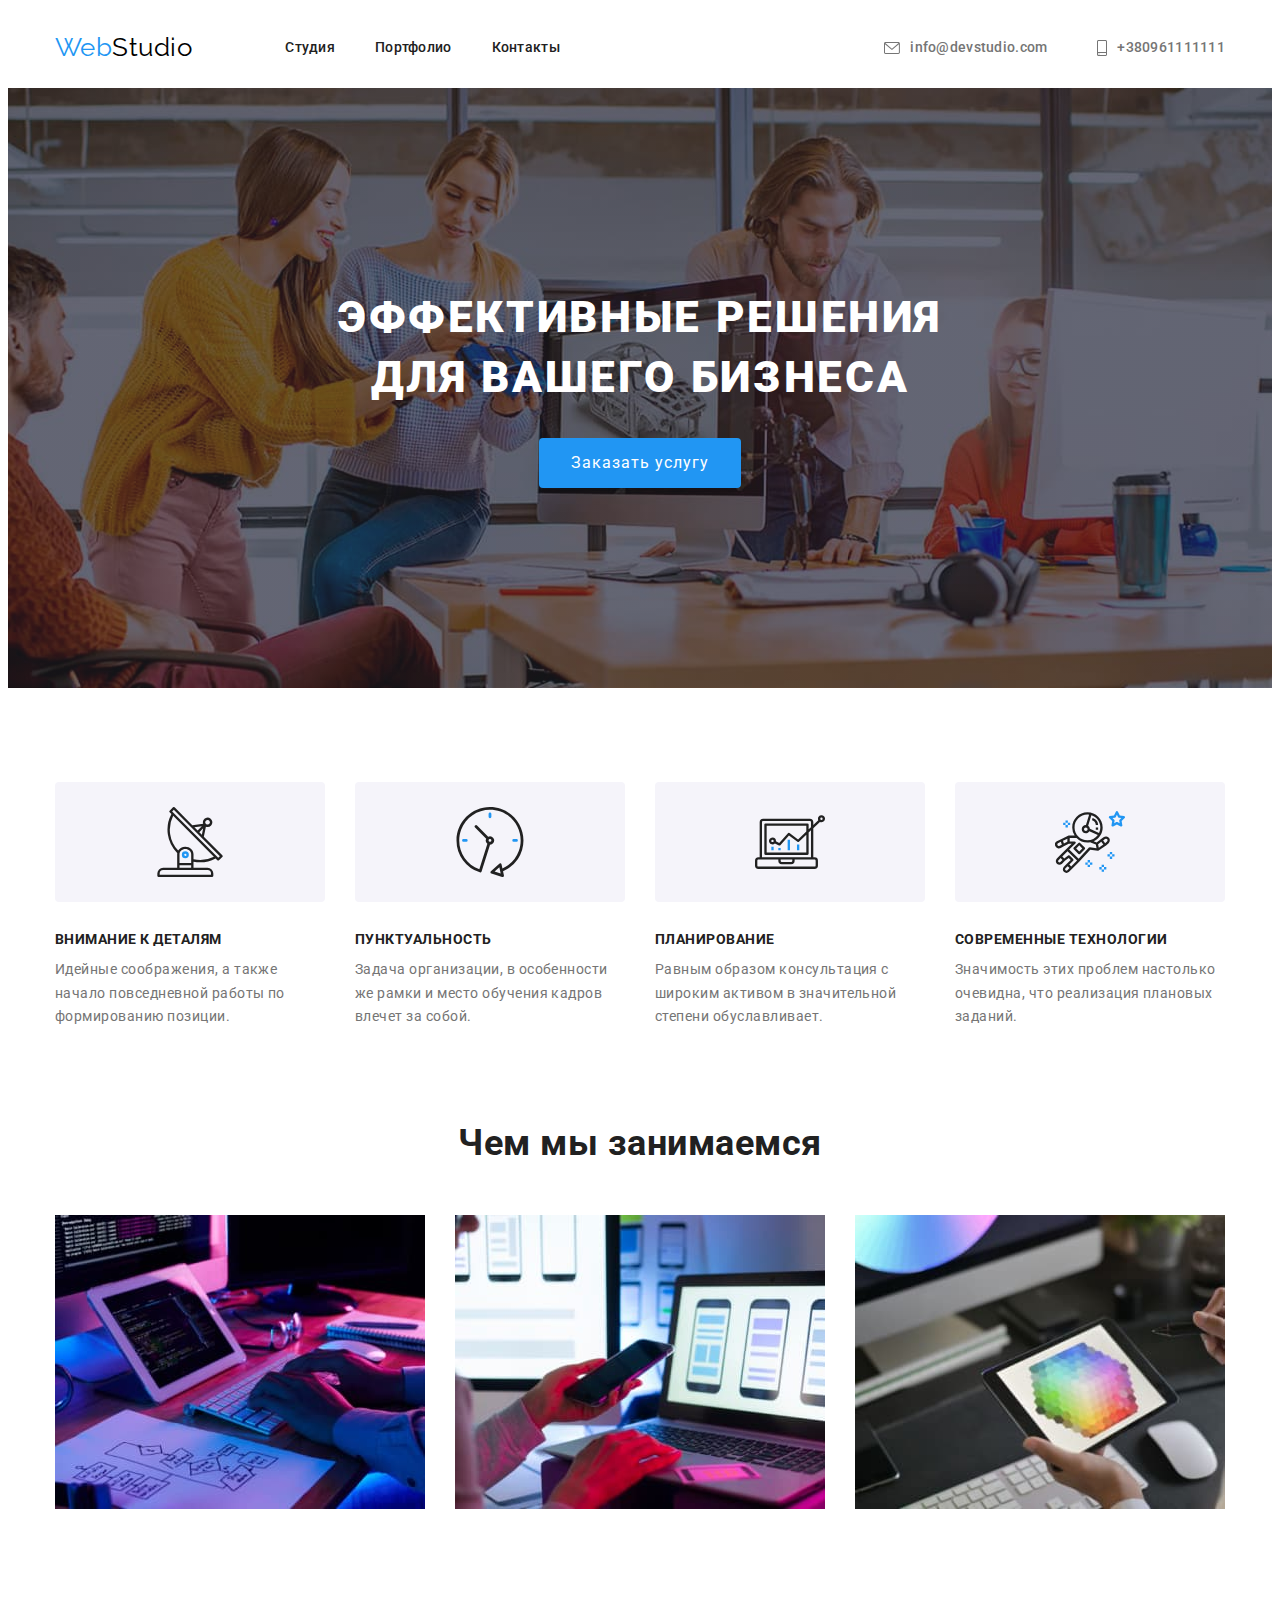
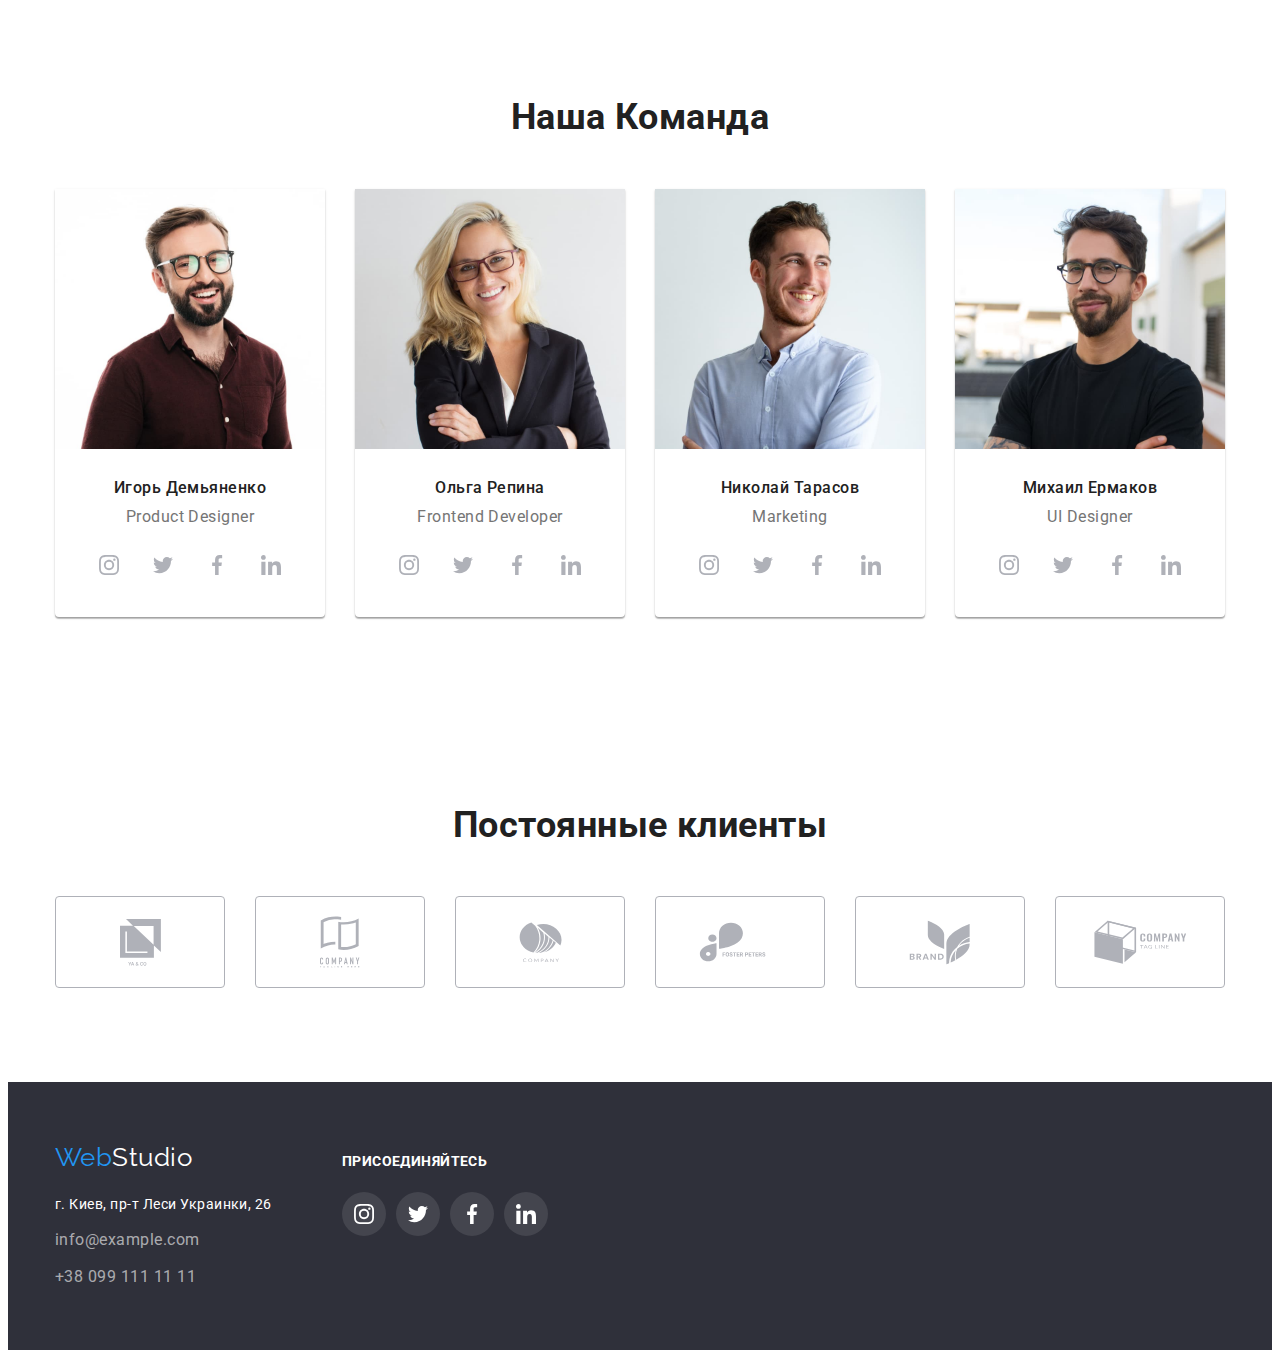
==== commit df481116: "update" ====
--- a/index.html
+++ b/index.html
@@ -24,7 +24,7 @@
       <nav class="nav">
         <a class="logo link" href="./index.html"> <span class="logo-web">Web</span>Studio</a>
         <ul class="site-nav-list list">
-          <li class="nav-item"><a class="curent site-nav-link link" href="./index.html">Студия</a></li>
+          <li class="nav-item"><a class="site-nav-link link" href="./index.html">Студия</a></li>
           <li class="nav-item"><a class="site-nav-link link" href="./portfolio.html">Портфолио</a></li>
           <li class="nav-item"><a class="site-nav-link link" href="">Контакты</a></li>
         </ul>
@@ -133,7 +133,7 @@
             <img class="team-item-img" src="./images/base/img1.jpg" alt="Игорь Демьяненко" width="270" />
             <div class="team-deck">
               <h3 class="team-member">Игорь Демьяненко</h3>
-              <p class="team-member-prof">Product Designer</p>
+              <p class="team-member-prof" lang="en">Product Designer</p>
               <ul class="social-media-list list">
                 <li class="social-media-item">
                   <a class="social-media-link link" href="" target="_blank" rel="noopener noreferrer"
@@ -174,7 +174,7 @@
             <img class="team-item-img" src="./images/base/img2.jpg" alt="Ольга Репина" width="270" />
             <div class="team-deck">
               <h3 class="team-member">Ольга Репина</h3>
-              <p class="team-member-prof">Frontend Developer</p>
+              <p class="team-member-prof" lang="en">Frontend Developer</p>
               <ul class="social-media-list list">
                 <li class="social-media-item">
                   <a class="social-media-link link" href="" target="_blank" rel="noopener noreferrer"
@@ -215,7 +215,7 @@
             <img class="team-item-img" src="./images/base/img3.jpg" alt="Николай Тарасов" width="270" />
             <div class="team-deck">
               <h3 class="team-member">Николай Тарасов</h3>
-              <p class="team-member-prof">Marketing</p>
+              <p class="team-member-prof" lang="en">Marketing</p>
               <ul class="social-media-list list">
                 <li class="social-media-item">
                   <a class="social-media-link link" href="" target="_blank" rel="noopener noreferrer"
@@ -256,7 +256,7 @@
             <img class="team-item-img" src="./images/base/img4.jpg" alt="Михаил Ермаков" width="270" />
             <div class="team-deck">
               <h3 class="team-member">Михаил Ермаков</h3>
-              <p class="team-member-prof">UI Designer</p>
+              <p class="team-member-prof" lang="en">UI Designer</p>
               <ul class="social-media-list list">
                 <li class="social-media-item">
                   <a class="social-media-link link" href="" target="_blank" rel="noopener noreferrer"
--- a/css/styles.css
+++ b/css/styles.css
@@ -251,11 +251,9 @@
   display: flex;
   justify-content: center;
   align-items: center;
-  width: 270px;
   height: 120px;
   margin-bottom: 30px;
   background-color: #f5f4fa;
-  box-shadow: 0px 4px 4px rgba(0, 0, 0, 0.25);
   border-radius: 4px;
   
 }
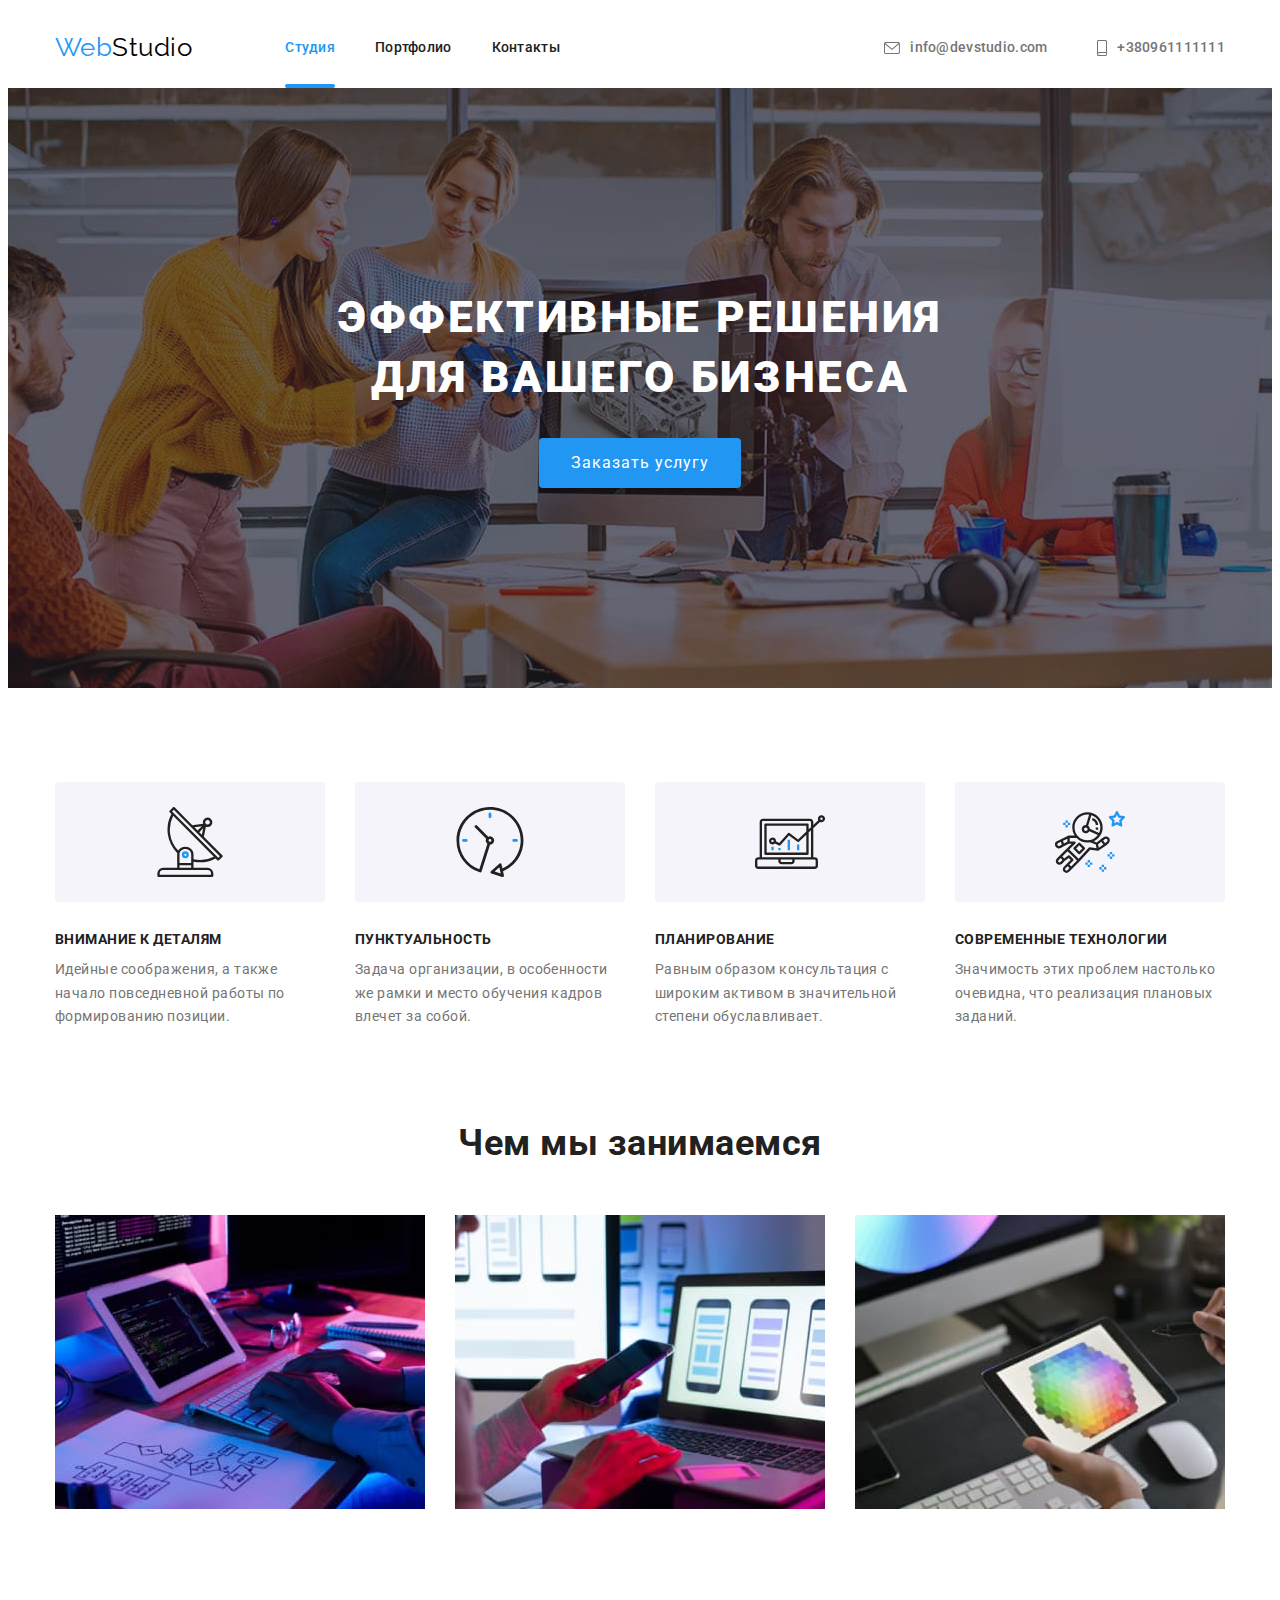
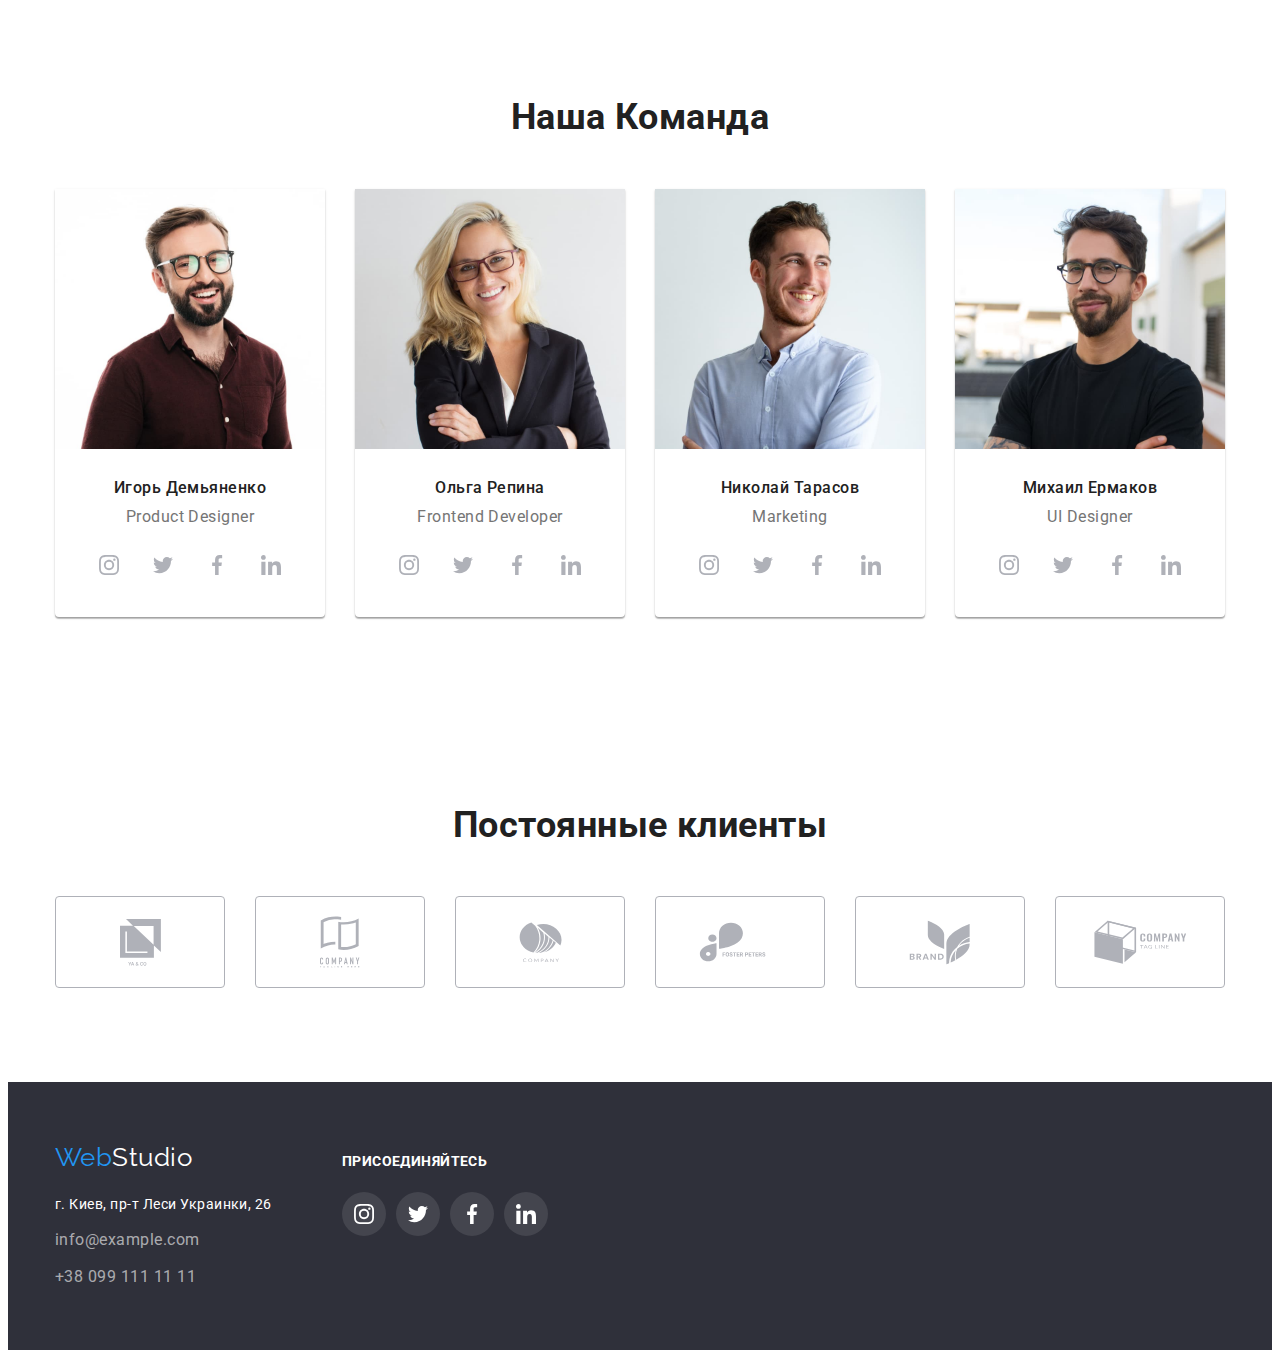
==== commit ba5279da: "add modal" ====
--- a/index.html
+++ b/index.html
@@ -16,7 +16,7 @@
   <title>WebStudio</title>
 </head>
 
-<body>
+<body data-body>
   <!--header-->
   <header class="header">
     <div class="container header-container">
@@ -24,7 +24,7 @@
       <nav class="nav">
         <a class="logo link" href="./index.html"> <span class="logo-web">Web</span>Studio</a>
         <ul class="site-nav-list list">
-          <li class="nav-item"><a class="site-nav-link link" href="./index.html">Студия</a></li>
+          <li class="nav-item"><a class="site-nav-link curent link" href="./index.html">Студия</a></li>
           <li class="nav-item"><a class="site-nav-link link" href="./portfolio.html">Портфолио</a></li>
           <li class="nav-item"><a class="site-nav-link link" href="">Контакты</a></li>
         </ul>
@@ -54,9 +54,19 @@
     <section class="section hero overlay">
       <div class="hero-container container">
         <h1 class="hero-header">Эффективные решения для вашего бизнеса</h1>
-        <button class="hero-button btn" type="button">Заказать услугу</button>
+        <button class="hero-button btn " type="button" data-modal-open>Заказать услугу</button>
       </div>
     </section>
+    <!-- modal window -->
+    <div class="backdrop is-hidden" data-modal>
+      <div class="modal">
+        <button class="modal-close-btn" type="button" data-modal-close>
+          <svg class="icon-close" width="11px" height="11px">
+            <use href="./images/icons.svg#icon-close"></use>
+          </svg>
+        </button>
+      </div>
+    </div>
 
     <!-- Feature-->
     <section class="section feature">
@@ -403,6 +413,7 @@
       </div>
     </div>
   </footer>
+  <script src="./js/modal.js"></script>
 </body>
 
 </html>--- a/css/styles.css
+++ b/css/styles.css
@@ -13,14 +13,16 @@
   --secondary-clr: #757575;
   --white-clr: #ffffff;
   --basic-clr: #212121;
-  --icon-clr:#afb1b8
-  /* backgroud color */
-  --basic-background: #ffffff;
+  --icon-clr: #afb1b8
+    /* backgroud color */
+    --basic-background: #ffffff;
   --secondary-background: #2f303a;
+  --card-ov-bg: rgba(33, 150, 243, 0.9);
   /* other */
   --items: 3;
   --indent: 30px;
 }
+
 /* Common */
 body {
   font-family: 'Roboto', sans-serif;
@@ -28,12 +30,15 @@
   color: var(--basic-clr);
   background-color: var(--basic-background);
 }
+
 .section {
   padding-top: 94px;
   padding-bottom: 94px;
   background: var(--white-clr);
 }
-
+.no-scroll{
+  overflow: hidden;
+}
 /* .card-set {
   display: flex;
   flex-wrap: wrap;
@@ -58,6 +63,7 @@
   max-width: 100%;
   height: auto;
 }
+
 /* Styles start*/
 
 .container {
@@ -73,9 +79,11 @@
   padding: 0;
   margin: 0;
 }
+
 .link {
   text-decoration: none;
 }
+
 /* Styles end */
 
 /* header */
@@ -93,6 +101,7 @@
   line-height: 1.19;
   color: #000000;
 }
+
 /* navigation */
 .nav {
   display: flex;
@@ -102,19 +111,38 @@
 .logo-web {
   color: var(--accent-clr);
 }
+
 .curent.site-nav-link {
   color: var(--accent-clr);
 }
 
+.nav-item {
+  position: relative;
+}
+
+.curent::after {
+  content: "";
+  position: absolute;
+  width: 100%;
+  height: 4px;
+  bottom: 0;
+  right: 0;
+  background-color: var(--accent-clr);
+  border-radius: 2px;
+}
+
 .site-nav-list {
   display: flex;
 }
+
 .site-nav-link:not(:last-child) {
   margin-right: 40px;
 }
+
 .nav-item:not(:last-child) {
   margin-right: 40px;
 }
+
 .site-nav-link {
   font-weight: 500;
   font-size: 14px;
@@ -125,27 +153,40 @@
   padding-top: 30px;
   padding-bottom: 30px;
 }
+
 .site-nav-link:hover,
 .site-nav-link:focus {
   color: var(--accent-clr);
-}
+  transition-property: color;
+  transition-duration: 260ms;
+  transition-timing-function: cubic-bezier(0.4, 0, 0.2, 1);
+
+}
+
 /* contacts */
 
 .contacts-item:not(:last-child) {
   margin-right: 50px;
 }
+
 .contacts-list {
   display: flex;
   margin-left: auto;
 }
+
 .contacts-icons {
   margin-right: 10px;
   fill: var(--secondary-clr);
 }
+
 .contacts-link:hover .contacts-icons,
 .contacts-link:focus .contacts-icons {
   fill: var(--accent-clr);
-}
+  transition-property: fill;
+  transition-duration: 260ms;
+  transition-timing-function: cubic-bezier(0.4, 0, 0.2, 1);
+}
+
 .contacts-link {
   display: flex;
   align-items: center;
@@ -156,11 +197,17 @@
   line-height: 1.42;
   letter-spacing: 0.02em;
   color: var(--secondary-clr);
-}
+  transition-property: color;
+  transition-duration: 260ms;
+  transition-timing-function: cubic-bezier(0.4, 0, 0.2, 1);
+}
+
 .contacts-link:hover,
 .contacts-link:focus {
   color: var(--accent-clr);
-}
+
+}
+
 /* Hero */
 
 .overlay {
@@ -172,8 +219,9 @@
   margin-right: auto;
   background-image: linear-gradient(rgba(47, 48, 58, 0.4), rgba(47, 48, 58, 0.4)),
     url(../images/hero/hero-bg.jpg);
-  
-}
+
+}
+
 .hero {
   padding-top: 200px;
   padding-bottom: 200px;
@@ -193,12 +241,15 @@
   text-transform: uppercase;
   color: var(--white-clr);
 }
+
+
 /* button*/
 .btn {
   display: block;
   margin-left: auto;
   margin-right: auto;
 }
+
 .hero-button {
   padding: 10px 32px 10px 32px;
   border: none;
@@ -213,6 +264,10 @@
   letter-spacing: 0.06em;
   color: #ffffff;
   font-family: inherit;
+
+  transition-property: color, box-shadow, border-radius;
+  transition-duration: 260ms;
+  transition-timing-function: cubic-bezier(0.4, 0, 0.2, 1);
 }
 
 .hero-button:hover,
@@ -220,19 +275,75 @@
   background: #188ce8;
   box-shadow: 0px 4px 4px rgba(0, 0, 0, 0.15);
   border-radius: 4px;
-}
+
+}
+
+/* Modal window */
+.backdrop {
+  position: fixed;
+  top: 0;
+  left: 0;
+  width: 100%;
+  height: 100%;
+  background-color: rgba(0, 0, 0, 0.2);
+  opacity: 1;
+  visibility: visible;
+  pointer-events: initial;
+  transition: opasity 260ms cubic-bezier(0.4, 0, 0.2, 1),
+  visibility 260ms cubic-bezier(0.4, 0, 0.2, 1);
+}
+.backdrop.is-hidden{
+  opacity: 0;
+  visibility: hidden;
+  pointer-events: none;
+}
+
+.modal {
+  position: absolute;
+  top: 50%;
+  left: 50%;
+  transform: translate(-50%, -50%);
+  min-width: 528px;
+  min-height: 581px;
+  background-color: var(--white-clr);
+  box-shadow: 0px 1px 3px rgba(0, 0, 0, 0.12), 0px 1px 1px rgba(0, 0, 0, 0.14), 0px 2px 1px rgba(0, 0, 0, 0.2);
+  border-radius: 4px;
+}
+
+.modal-close-btn {
+  position: absolute;
+  top: 0;
+  right: 0;
+  width: 30px;
+  height: 30px;
+  padding: 6px;
+  margin-top: 14px;
+  margin-right: 14px;
+  background-color: var(--white-clr);
+  display: flex;
+  justify-content: center;
+  align-items: center;
+  cursor: pointer;
+  border: 1px solid rgba(0, 0, 0, 0.1);
+  border-radius: 50%;
+}
+
+
 /* Feature */
 
 .feature-item {
   width: 270px;
 }
+
 .feature-item:not(:last-child) {
   margin-right: 30px;
 }
+
 .feature-list {
   margin: auto;
   display: flex;
 }
+
 .visually-hidden {
   position: absolute;
   width: 1px;
@@ -247,7 +358,7 @@
   overflow: hidden;
 }
 
-.feature-icon-box{
+.feature-icon-box {
   display: flex;
   justify-content: center;
   align-items: center;
@@ -255,8 +366,9 @@
   margin-bottom: 30px;
   background-color: #f5f4fa;
   border-radius: 4px;
-  
-}
+
+}
+
 .feature-title {
   margin-bottom: 10px;
   font-size: 14px;
@@ -264,6 +376,7 @@
   text-transform: uppercase;
   color: var(--basic-clr);
 }
+
 .feature-text {
   font-weight: 400;
   font-size: 14px;
@@ -284,9 +397,11 @@
 .about {
   padding-top: 0;
 }
+
 .work-list {
   display: flex;
 }
+
 .work-img:not(:last-child) {
   margin-right: 30px;
 }
@@ -295,15 +410,18 @@
 .team-list {
   display: flex;
 }
+
 .team-item:not(:last-child) {
   margin-right: 30px;
 }
+
 .team-item {
   box-shadow: 0px 1px 3px rgba(0, 0, 0, 0.12), 0px 1px 1px rgba(0, 0, 0, 0.14),
     0px 2px 1px rgba(0, 0, 0, 0.2);
   border-radius: 0px 0px 4px 4px;
   background-color: #ffffff;
 }
+
 .team-member {
   margin-bottom: 10px;
   font-weight: 500;
@@ -311,6 +429,7 @@
   line-height: 1.18;
   text-align: center;
 }
+
 .team-member-prof {
   margin-bottom: 16px;
   font-size: 16px;
@@ -318,10 +437,12 @@
   text-align: center;
   color: var(--secondary-clr);
 }
+
 .team-deck {
   padding-top: 30px;
   padding-bottom: 30px;
 }
+
 .social-media-link {
   display: flex;
   justify-content: center;
@@ -331,12 +452,18 @@
   background-color: var(--white-clr);
   border-radius: 50%;
   color: #afb1b8;
-}
+  transition-property: color, background-color;
+  transition-duration: 260ms;
+  transition-timing-function: cubic-bezier(0.4, 0, 0.2, 1);
+}
+
 .social-media-link:hover,
 .social-media-link:focus {
   color: var(--white-clr);
   background-color: var(--accent-clr);
-}
+
+}
+
 .social-media-icon {
   fill: currentColor;
 }
@@ -345,37 +472,47 @@
   display: flex;
   justify-content: center;
 }
+
 .social-media-item:not(:last-child) {
   margin-right: 10px;
 }
 
 /* Clients */
 
-.client-list{
-  display: flex;
-}
-.client-link{
+.client-list {
+  display: flex;
+}
+
+.client-link {
   display: flex;
   align-items: center;
   justify-content: center;
   width: 170px;
   height: 92px;
-  color:#afb1b8;
+  color: #afb1b8;
   border: 1px solid #AFB1B8;
   border-radius: 4px;
-}
+  transition-property: color, border-color;
+  transition-duration: 260ms;
+  transition-timing-function: cubic-bezier(0.4, 0, 0.2, 1);
+}
+
 .client-link:hover,
-.client-link:focus{
+.client-link:focus {
   color: var(--accent-clr);
   border-color: var(--accent-clr);
-  
-}
-.client-item:not(:last-child){
+
+
+}
+
+.client-item:not(:last-child) {
   margin-right: 30px;
 }
-.client-icon{
+
+.client-icon {
   fill: currentColor;
 }
+
 /* Portfolio */
 
 /* portfolio filters */
@@ -388,6 +525,7 @@
 .btn-item:not(:last-child) {
   margin-right: 8px;
 }
+
 .filter-button.activ-btn {
   background-color: var(--accent-clr);
   color: var(--white-clr);
@@ -404,12 +542,19 @@
   font-size: 16px;
   line-height: 1.62;
   text-align: center;
-}
+
+  transition-property: color, background-color, box-shadow;
+  transition-duration: 260ms;
+  transition-timing-function: cubic-bezier(0.4, 0, 0.2, 1);
+
+}
+
 .filter-button:hover,
 .filter-button:focus {
   background-color: var(--accent-clr);
   color: var(--white-clr);
   box-shadow: 0px 3px 1px rgba(0, 0, 0, 0.1), 0px 1px 2px rgba(0, 0, 0, 0.08), 0px 2px 2px rgba(0, 0, 0, 0.12);
+
 }
 
 /* Project */
@@ -420,6 +565,7 @@
   line-height: 2;
   letter-spacing: 0.06em;
 }
+
 .project-text {
   font-size: 16px;
   line-height: 1.88;
@@ -436,29 +582,75 @@
   display: flex;
   flex-wrap: wrap;
 }
+
 .card-set-item {
+
   margin-right: 30px;
   margin-bottom: 30px;
   flex-basis: calc((100% - 60px) / 3);
 }
+
 .card-set-item:nth-child(3n) {
   margin-right: 0px;
 }
+
 .card-set-item:nth-last-child(-n + 3) {
   margin-bottom: 0px;
 }
+
 .project-item {
   border: 1px solid #eeeeee;
-}
+  transition-property: box-shadow;
+  transition-duration: 260ms;
+  transition-timing-function: cubic-bezier(0.4, 0, 0.2, 1);
+
+}
+
 .project-item:hover,
-.project-item:focus{
- box-shadow: 0px 1px 1px rgba(0, 0, 0, 0.12), 0px 4px 4px rgba(0, 0, 0, 0.06), 1px 4px 6px rgba(0, 0, 0, 0.16);
-
-}
+.project-item:focus {
+  box-shadow: 0px 1px 1px rgba(0, 0, 0, 0.12), 0px 4px 4px rgba(0, 0, 0, 0.06), 1px 4px 6px rgba(0, 0, 0, 0.16);
+
+}
+
+.overlay-box {
+  position: relative;
+  overflow: hidden;
+
+}
+
+.project-overlay {
+  position: absolute;
+  top: 0;
+  left: 0;
+  width: 100%;
+  height: 100%;
+  background-color: var(--card-ov-bg);
+
+  padding: 63px 24px;
+  font-weight: 400;
+  font-size: 18px;
+  line-height: 1.56em;
+  color: #FFFFFF;
+  transform: translateY(100%);
+  transition-duration: 260ms;
+  transition-timing-function: cubic-bezier(0.4, 0, 0.2, 1);
+}
+
+.project-item:hover .project-overlay,
+.project-item:focus .project-overlay {
+  transform: translateY(0%);
+
+
+}
+
+
+
+
+
 
 /* footer */
 
-.footer > .container > .footer-address > .logo {
+.footer>.container>.footer-address>.logo {
   display: block;
   font-family: var(--secondary-font);
   font-size: 26px;
@@ -472,9 +664,11 @@
   padding: 60px 0px;
   background-color: var(--secondary-background);
 }
+
 .address-item:not(:last-child) {
   margin-bottom: 9px;
 }
+
 .address {
   font-style: normal;
 }
@@ -484,14 +678,21 @@
   line-height: 1.71;
   color: var(--white-clr);
 }
+
 .address-list-item {
   line-height: 1.71;
   color: rgba(255, 255, 255, 0.6);
-}
+  transition-property: color;
+  transition-duration: 260ms;
+  transition-timing-function: cubic-bezier(0.4, 0, 0.2, 1);
+}
+
 .address-list-item:hover,
 .address-list-item:focus {
   color: var(--accent-clr);
-}
+
+}
+
 .join-social {
   margin-bottom: 20px;
   font-style: normal;
@@ -503,20 +704,25 @@
 
   color: var(--white-clr);
 }
+
 .footer-container {
   display: flex;
   align-items: baseline;
 }
+
 .footer-address {
   margin-right: 70px;
 }
+
 .join-social-list {
   display: flex;
   justify-content: center;
 }
+
 .join-social-item:not(:last-child) {
   margin-right: 10px;
 }
+
 .join-social-link {
   display: flex;
   justify-content: center;
@@ -526,11 +732,17 @@
   background-color: rgba(255, 255, 255, 0.1);
   width: 44px;
   height: 44px;
-}
+  transition-property: background-color;
+  transition-duration: 260ms;
+  transition-timing-function: cubic-bezier(0.4, 0, 0.2, 1);
+}
+
 .join-social-link:hover,
-.join-social-link:focus{
-  background-color:var(--accent-clr);
-}
-.join-social-icon{
-  fill:currentColor;
+.join-social-link:focus {
+  background-color: var(--accent-clr);
+
+}
+
+.join-social-icon {
+  fill: currentColor;
 }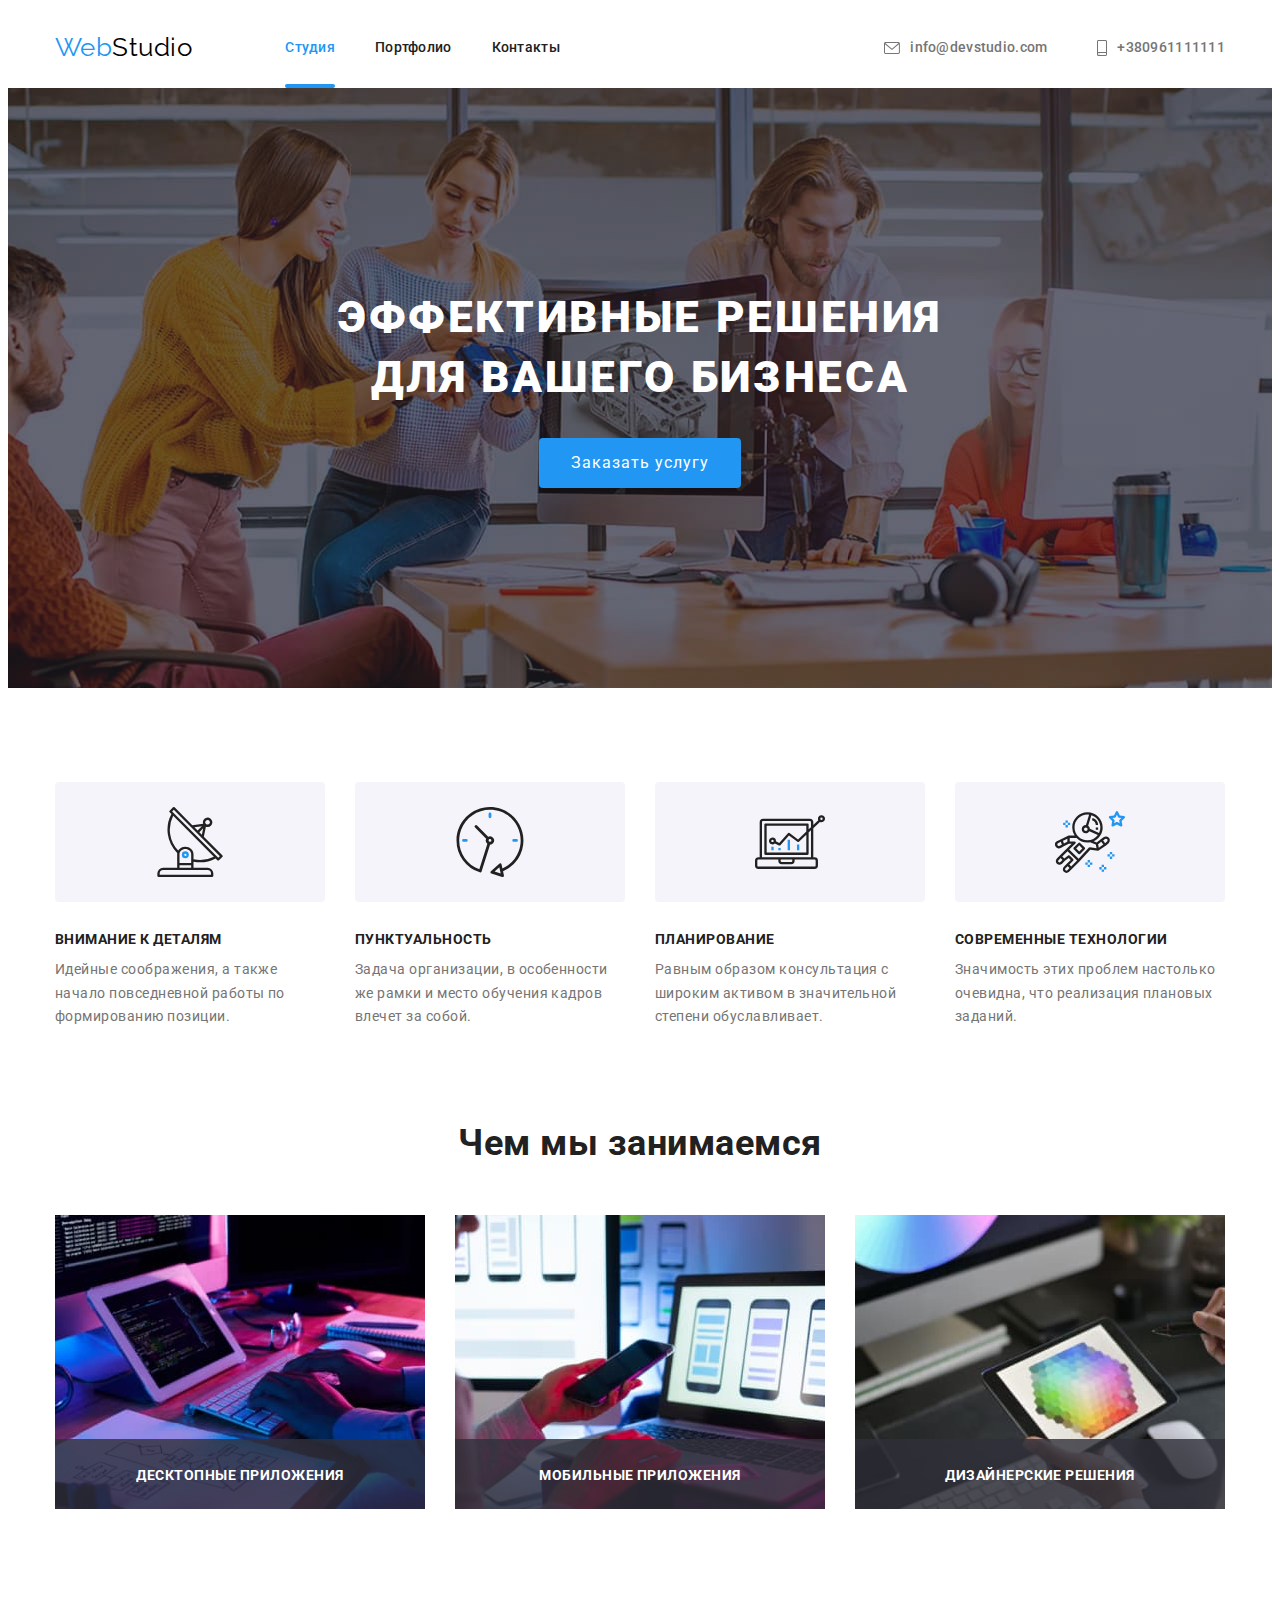
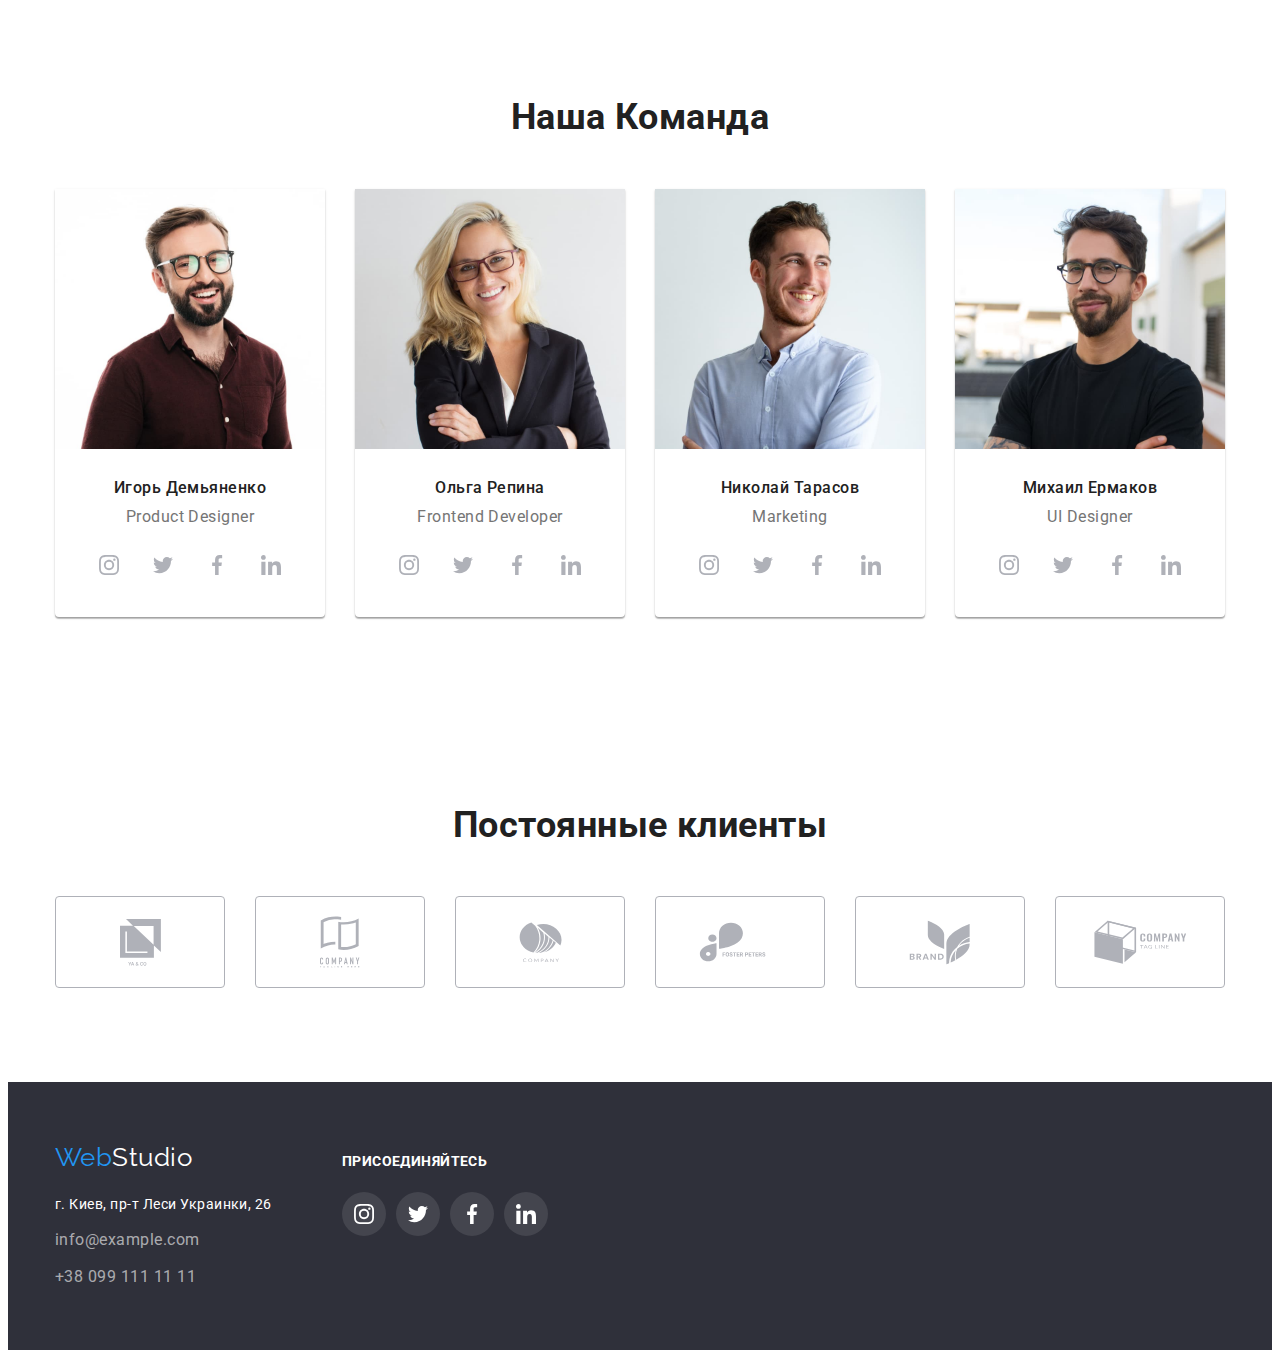
==== commit 6b046759: "fixed card" ====
--- a/index.html
+++ b/index.html
@@ -123,12 +123,21 @@
         <h2 class="section-title">Чем мы занимаемся</h2>
         <ul class="work-list list">
           <li class="work-img">
+            <div class="work-overlay">
+              <p class="work-overlay-text">Десктопные приложения</p>
+            </div>
             <img src="./images/base/box1.jpg" alt="верстка" width="370" />
           </li>
           <li class="work-img">
+            <div class="work-overlay">
+              <p class="work-overlay-text">Мобильные приложения</p>
+            </div>
             <img src="./images/base/box2.jpg" alt="мультиплатформа" width="370" />
           </li>
           <li class="work-img">
+            <div class="work-overlay">
+              <p class="work-overlay-text">Дизайнерские решения</p>
+            </div>
             <img src="./images/base/box3.jpg" alt="дизайн" width="370" />
           </li>
         </ul>
--- a/css/styles.css
+++ b/css/styles.css
@@ -36,9 +36,11 @@
   padding-bottom: 94px;
   background: var(--white-clr);
 }
-.no-scroll{
+
+.no-scroll {
   overflow: hidden;
 }
+
 /* .card-set {
   display: flex;
   flex-wrap: wrap;
@@ -152,14 +154,15 @@
   display: block;
   padding-top: 30px;
   padding-bottom: 30px;
+  transition-property: color;
+  transition-duration: 250ms;
+  transition-timing-function: cubic-bezier(0.4, 0, 0.2, 1);
+
 }
 
 .site-nav-link:hover,
 .site-nav-link:focus {
   color: var(--accent-clr);
-  transition-property: color;
-  transition-duration: 260ms;
-  transition-timing-function: cubic-bezier(0.4, 0, 0.2, 1);
 
 }
 
@@ -183,7 +186,7 @@
 .contacts-link:focus .contacts-icons {
   fill: var(--accent-clr);
   transition-property: fill;
-  transition-duration: 260ms;
+  transition-duration: 250ms;
   transition-timing-function: cubic-bezier(0.4, 0, 0.2, 1);
 }
 
@@ -198,7 +201,7 @@
   letter-spacing: 0.02em;
   color: var(--secondary-clr);
   transition-property: color;
-  transition-duration: 260ms;
+  transition-duration: 250ms;
   transition-timing-function: cubic-bezier(0.4, 0, 0.2, 1);
 }
 
@@ -266,7 +269,7 @@
   font-family: inherit;
 
   transition-property: color, box-shadow, border-radius;
-  transition-duration: 260ms;
+  transition-duration: 250ms;
   transition-timing-function: cubic-bezier(0.4, 0, 0.2, 1);
 }
 
@@ -289,10 +292,12 @@
   opacity: 1;
   visibility: visible;
   pointer-events: initial;
-  transition: opasity 260ms cubic-bezier(0.4, 0, 0.2, 1),
-  visibility 260ms cubic-bezier(0.4, 0, 0.2, 1);
-}
-.backdrop.is-hidden{
+  transition-property: visibility, opacity;
+  transition-duration: 250ms;
+  transition-timing-function: cubic-bezier(0.4, 0, 0.2, 1);
+}
+
+.backdrop.is-hidden {
   opacity: 0;
   visibility: hidden;
   pointer-events: none;
@@ -406,6 +411,29 @@
   margin-right: 30px;
 }
 
+.work-img {
+  position: relative;
+}
+
+.work-overlay-text {
+  padding-top: 27px;
+  padding-bottom: 27px;
+  font-weight: 700;
+  font-size: 14px;
+  line-height: 1.42;
+  text-align: center;
+  text-transform: uppercase;
+  color:var(--white-clr);
+}
+
+.work-overlay {
+  position: absolute;
+  background-color: rgba(47, 48, 58, 0.8);
+  bottom: 0;
+  width: 370px;
+  height: 70px;
+}
+
 /* team */
 .team-list {
   display: flex;
@@ -453,7 +481,7 @@
   border-radius: 50%;
   color: #afb1b8;
   transition-property: color, background-color;
-  transition-duration: 260ms;
+  transition-duration: 250ms;
   transition-timing-function: cubic-bezier(0.4, 0, 0.2, 1);
 }
 
@@ -493,7 +521,7 @@
   border: 1px solid #AFB1B8;
   border-radius: 4px;
   transition-property: color, border-color;
-  transition-duration: 260ms;
+  transition-duration: 250ms;
   transition-timing-function: cubic-bezier(0.4, 0, 0.2, 1);
 }
 
@@ -544,7 +572,7 @@
   text-align: center;
 
   transition-property: color, background-color, box-shadow;
-  transition-duration: 260ms;
+  transition-duration: 250ms;
   transition-timing-function: cubic-bezier(0.4, 0, 0.2, 1);
 
 }
@@ -599,9 +627,11 @@
 }
 
 .project-item {
+  display: block;
+  color:var(--basic-clr);
   border: 1px solid #eeeeee;
   transition-property: box-shadow;
-  transition-duration: 260ms;
+  transition-duration: 250ms;
   transition-timing-function: cubic-bezier(0.4, 0, 0.2, 1);
 
 }
@@ -632,7 +662,7 @@
   line-height: 1.56em;
   color: #FFFFFF;
   transform: translateY(100%);
-  transition-duration: 260ms;
+  transition-duration: 250ms;
   transition-timing-function: cubic-bezier(0.4, 0, 0.2, 1);
 }
 
@@ -683,7 +713,7 @@
   line-height: 1.71;
   color: rgba(255, 255, 255, 0.6);
   transition-property: color;
-  transition-duration: 260ms;
+  transition-duration: 250ms;
   transition-timing-function: cubic-bezier(0.4, 0, 0.2, 1);
 }
 
@@ -733,7 +763,7 @@
   width: 44px;
   height: 44px;
   transition-property: background-color;
-  transition-duration: 260ms;
+  transition-duration: 250ms;
   transition-timing-function: cubic-bezier(0.4, 0, 0.2, 1);
 }
 
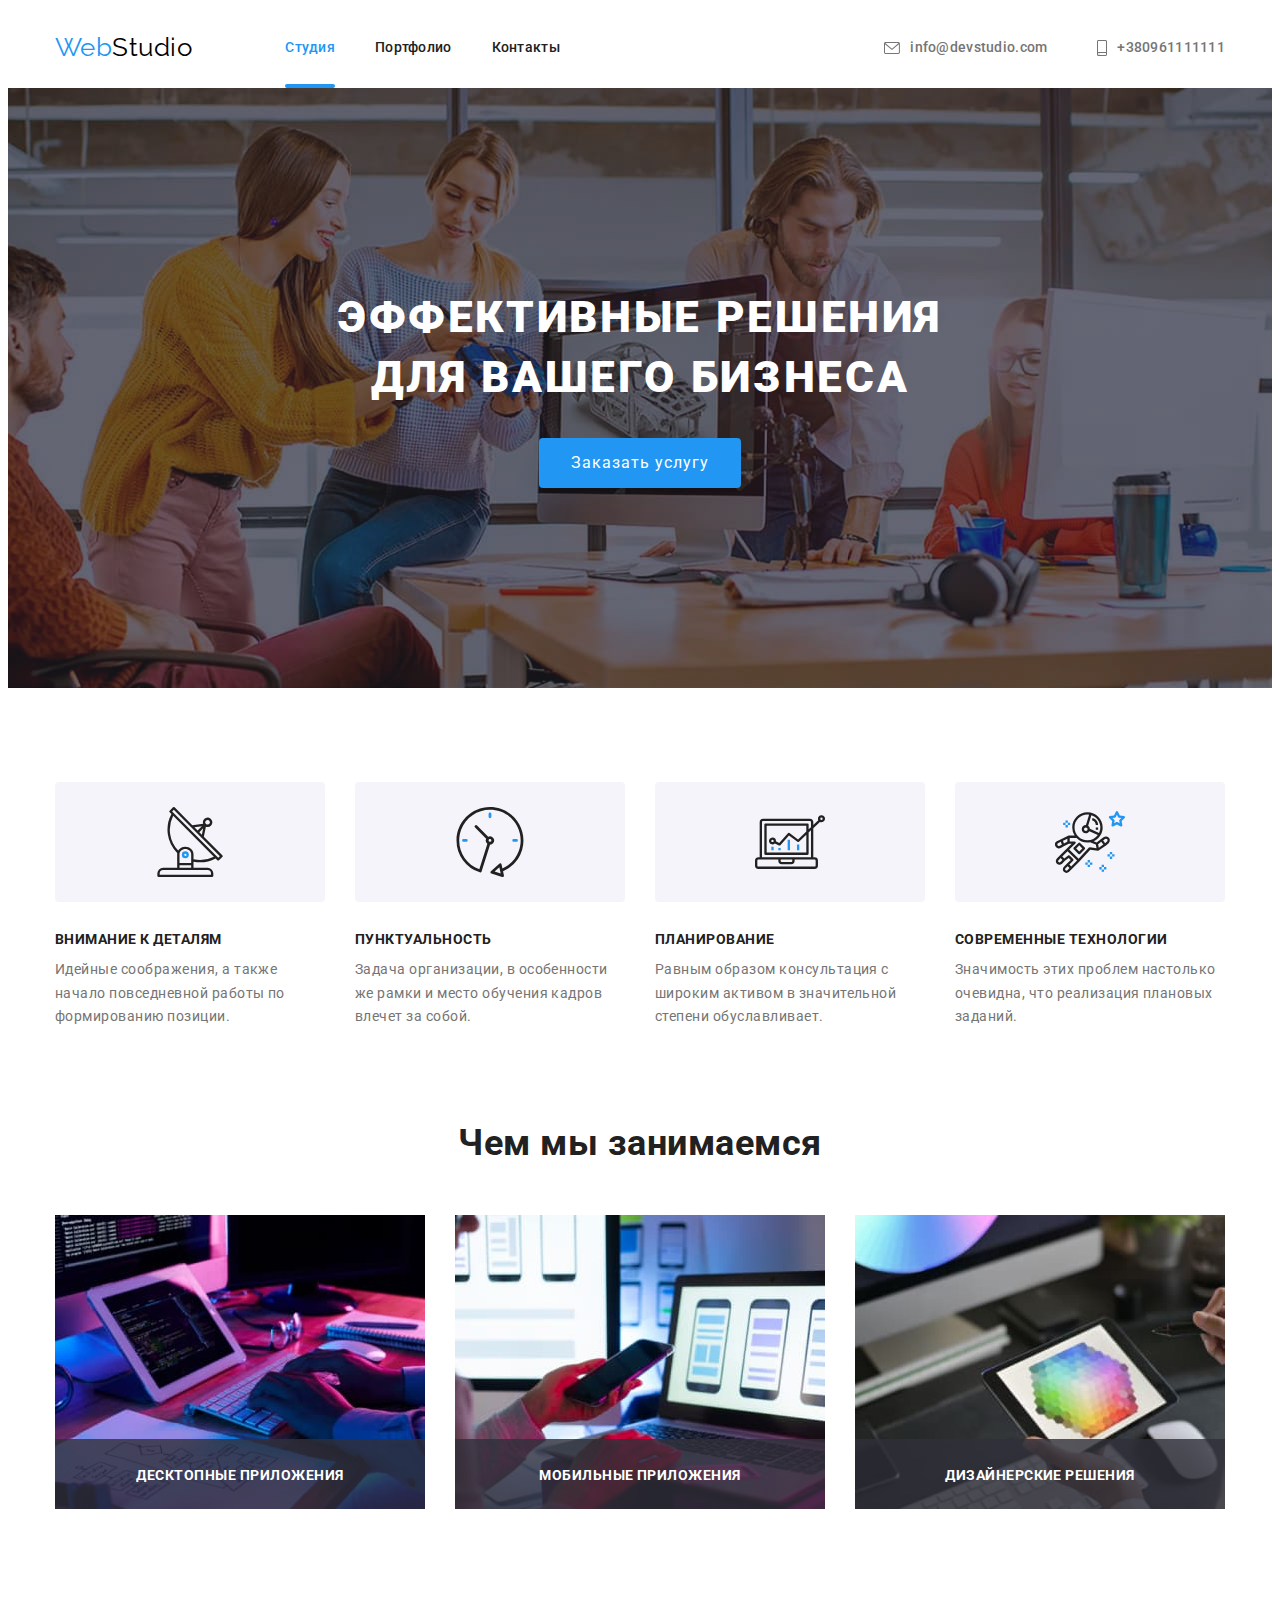
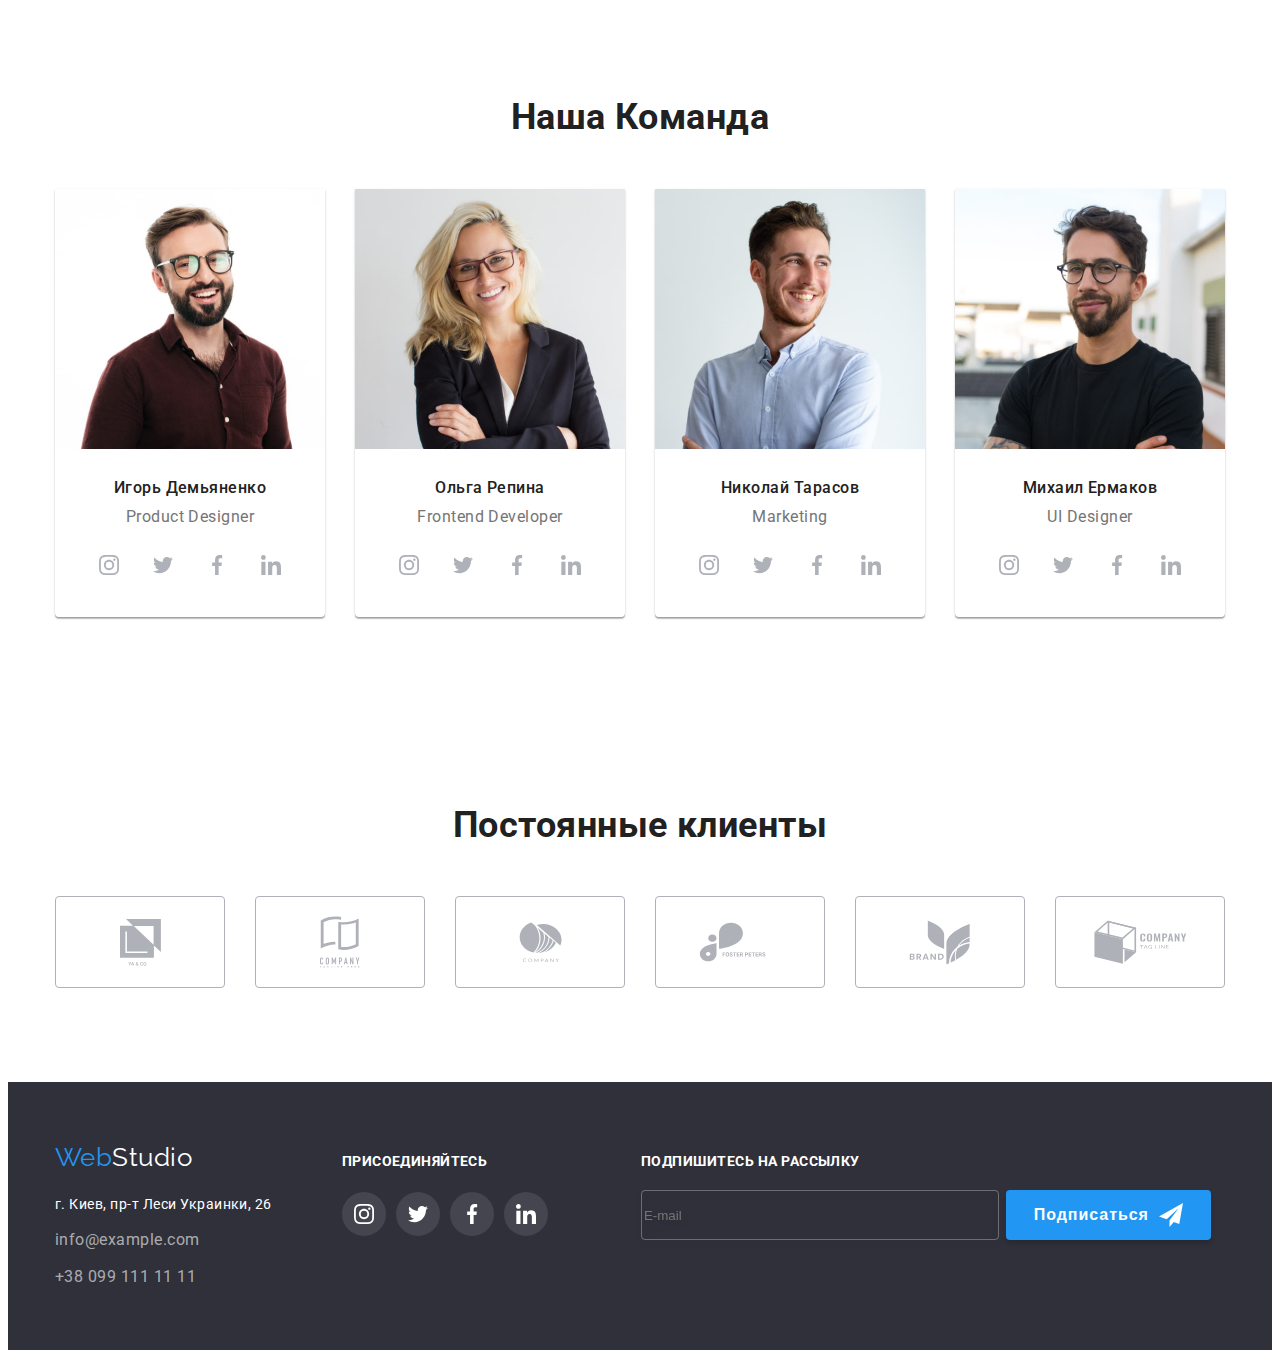
==== commit f2cd79e9: "update modal" ====
--- a/index.html
+++ b/index.html
@@ -11,8 +11,8 @@
     crossorigin="anonymous" referrerpolicy="no-referrer" />
   <!-- styles -->
   <link href="https://fonts.googleapis.com/css2?family=Raleway:wght@700&family=Roboto:wght@400;500;700;900&display=swap"
-    rel="stylesheet">
-  <link rel="stylesheet" href="./css/styles.css">
+    rel="stylesheet" />
+  <link rel="stylesheet" href="./css/styles.css" />
   <title>WebStudio</title>
 </head>
 
@@ -24,8 +24,12 @@
       <nav class="nav">
         <a class="logo link" href="./index.html"> <span class="logo-web">Web</span>Studio</a>
         <ul class="site-nav-list list">
-          <li class="nav-item"><a class="site-nav-link curent link" href="./index.html">Студия</a></li>
-          <li class="nav-item"><a class="site-nav-link link" href="./portfolio.html">Портфолио</a></li>
+          <li class="nav-item">
+            <a class="site-nav-link curent link" href="./index.html">Студия</a>
+          </li>
+          <li class="nav-item">
+            <a class="site-nav-link link" href="./portfolio.html">Портфолио</a>
+          </li>
           <li class="nav-item"><a class="site-nav-link link" href="">Контакты</a></li>
         </ul>
       </nav>
@@ -44,7 +48,6 @@
               <use href="./images/icons.svg#icon-smartphone"></use>
             </svg>+380961111111
           </a>
-
         </li>
       </ul>
     </div>
@@ -54,7 +57,7 @@
     <section class="section hero overlay">
       <div class="hero-container container">
         <h1 class="hero-header">Эффективные решения для вашего бизнеса</h1>
-        <button class="hero-button btn " type="button" data-modal-open>Заказать услугу</button>
+        <button class="hero-button btn" type="button" data-modal-open>Заказать услугу</button>
       </div>
     </section>
     <!-- modal window -->
@@ -65,6 +68,49 @@
             <use href="./images/icons.svg#icon-close"></use>
           </svg>
         </button>
+        <form class="user-form" name="user-register-form" autocomplete="on" novalidate>
+          <div role="group" aria-labelledby="form-header">
+            <p class="form-header">Оставьте свои данные, мы вам перезвоним</p>
+            <ul class="modal-form-list list">
+              <li class="modal-form-item">
+                <label class="modal-form-lable" for="name">Имя</label>
+                <input class="modal-form-input" type="text" name="name" placeholder=" "/>
+                <svg class="modal-form-icon" width="12px" height="12px">
+                  <use href="./images/icons.svg#icon-person-blank"></use>
+                </svg>
+              </li>
+              <li class="modal-form-item">
+                <label class="modal-form-lable" for="tel">Телефон</label>
+                <input class="modal-form-input" type="phone" name="phone" placeholder=" "/>
+                <svg class="modal-form-icon" width="12px" height="12px">
+                  <use href="./images/icons.svg#icon-phone-blank"></use>
+                </svg>
+              </li>
+              <li class="modal-form-item">
+                <label class="modal-form-lable" for="mail">Почта</label>
+                <input class="modal-form-input" type="email" name="email" placeholder=" "/>
+                <svg class="modal-form-icon" width="12px" height="12px">
+                  <use href="./images/icons.svg#icon-email-blank"></use>
+                </svg>
+              </li>
+              <li class="modal-form-item">
+                <label class="modal-form-lable" for="comment">Коментарий</label>
+                <textarea name="comment" id="comment" cols="10" rows="" placeholder="Введите текст"></textarea>
+              </li>
+            </ul>
+            <label class="form-checkbox">
+              <input class="form-checkbox-input visually-hidden " type="checkbox" name="user-agreement"/>
+              <span class="form-custom-checkbox">
+                <svg class="form-checkbox-icon" width="12px" height="11px">
+                  <use href="./images/icons.svg#icon-check" ></use>
+                </svg>
+              </span>
+              <span class="form-checkbox-agreement">Соглашаюсь с рассылкой и принимаю <a class="form-checkbox-agreed" href="./index.html">Условия договора</a>
+              </span>
+            </label>
+          </div>
+          <button class="user-form-btn" type="submit">Отправить</button>
+        </form>
       </div>
     </div>
 
@@ -81,7 +127,9 @@
             </div>
 
             <h3 class="feature-title">Внимание к деталям</h3>
-            <p class="feature-text">Идейные соображения, а также начало повседневной работы по формированию позиции.</p>
+            <p class="feature-text">
+              Идейные соображения, а также начало повседневной работы по формированию позиции.
+            </p>
           </li>
           <li class="feature-item">
             <div class="feature-icon-box">
@@ -112,7 +160,9 @@
               </svg>
             </div>
             <h3 class="feature-title">Современные технологии</h3>
-            <p class="feature-text">Значимость этих проблем настолько очевидна, что реализация плановых заданий.</p>
+            <p class="feature-text">
+              Значимость этих проблем настолько очевидна, что реализация плановых заданий.
+            </p>
           </li>
         </ul>
       </div>
@@ -375,8 +425,7 @@
           <ul class="address-list list">
             <li class="address-item">
               <a class="link-address link" href="https://goo.gl/maps/npCChXU9xTYnC5Zz8" target="_blank"
-                rel="noopener noreferrer">г. Киев, пр-т Леси
-                Украинки, 26</a>
+                rel="noopener noreferrer">г. Киев, пр-т Леси Украинки, 26</a>
             </li>
             <li class="address-item">
               <a class="address-list-item link" href="mailto:info@example.com">info@example.com</a>
@@ -420,6 +469,20 @@
           </li>
         </ul>
       </div>
+      <div class="footer-submit">
+        <form class="submit-form" name="submit-form" autocomplete="on" novalidate>
+          <label class="submit-form-group">
+            <span class="submit-form-text">Подпишитесь на рассылку</span>
+            <input class="submit-form-field" type="mail" name="submit" id="submit" placeholder="E-mail" />
+          </label>
+          <button class="submit-form-button" type="submit">
+            <span class="submit-btn-text"> Подписаться </span>
+            <svg class="submit-icon" width="24px" height="24px">
+              <use href="./images/icons.svg#icon-send"></use>
+            </svg>
+          </button>
+        </form>
+      </div>
     </div>
   </footer>
   <script src="./js/modal.js"></script>
--- a/css/styles.css
+++ b/css/styles.css
@@ -66,6 +66,20 @@
   height: auto;
 }
 
+.visually-hidden {
+  position: absolute;
+  width: 1px;
+  height: 1px;
+  margin: -1px;
+  border: 0;
+  padding: 0;
+
+  white-space: nowrap;
+  clip-path: inset(100%);
+  clip: rect(0 0 0 0);
+  overflow: hidden;
+}
+
 /* Styles start*/
 
 .container {
@@ -331,7 +345,179 @@
   cursor: pointer;
   border: 1px solid rgba(0, 0, 0, 0.1);
   border-radius: 50%;
-}
+  transition: color 250ms cubic-bezier(0.4, 0, 0.2, 1);
+}
+
+.modal-close-btn:hover,
+.modal-close-btn:focus {
+  color: var(--accent-clr);
+}
+
+.icon-close {
+  fill: currentColor;
+}
+
+/* inside-modal-window */
+.user-form {
+  margin-left: auto;
+  margin-right: auto;
+  padding: 40px;
+}
+
+.form-header {
+  margin-bottom: 12px;
+  font-weight: 700;
+  font-size: 20px;
+  line-height: 1.15;
+  text-align: center;
+  color: #212121;
+}
+
+.modal-form-list {
+  margin-bottom: 20px;
+}
+
+.modal-form-item {
+  position: relative;
+  display: flex;
+  flex-direction: column;
+  justify-content: center;
+  padding: 0
+}
+
+.modal-form-item:not(:last-child) {
+  margin-bottom: 10px;
+}
+
+.modal-form-input {
+  outline: transparent;
+  cursor: pointer;
+  min-height: 40px;
+  width: 100%;
+  border: 1px solid rgba(33, 33, 33, 0.2);
+  border-radius: 4px;
+  padding-left: 42px;
+  transition: border 250ms cubic-bezier(0.4, 0, 0.2, 1)
+}
+
+.modal-form-lable {
+  padding-bottom: 4px;
+  font-size: 12px;
+  line-height: 1.16;
+  letter-spacing: 0.01em;
+  color: #757575;
+}
+
+.modal-form-icon {
+  outline: transparent;
+  position: absolute;
+  top: 50%;
+  left: 12px;
+  padding: 3px;
+  width: 18px;
+  height: 18px;
+  transition: border 250ms cubic-bezier(0.4, 0, 0.2, 1)
+}
+
+
+textarea {
+  cursor: pointer;
+  resize: none;
+  width: 100%;
+  height: 120px;
+  padding: 12px 16px;
+  border: 1px solid rgba(33, 33, 33, 0.2);
+  border-radius: 4px;
+  font-size: 12px;
+  line-height: 1.16;
+  letter-spacing: 0.01em;
+  outline: transparent;
+  transition: border 250ms cubic-bezier(0.4, 0, 0.2, 1)
+}
+
+/* modal checkbox */
+.form-checkbox {
+  display: flex;
+  align-items: center;
+  justify-content: center;
+  margin-bottom: 30px;
+  cursor: pointer;
+  
+}
+.form-custom-checkbox{
+  margin-right: 7px;
+  display: inline-flex;
+  align-items: center;
+  justify-content: center;
+  width: 16px;
+  height: 15px;
+  outline: 2px solid var(--basic-clr);
+  border-radius: 4px;
+  outline-offset: -2px;
+  transition: background-color 250ms cubic-bezier(0.4, 0, 0.2, 1),
+  outline-color 250ms cubic-bezier(0.4, 0, 0.2, 1);
+}
+.form-checkbox-input:checked + .form-custom-checkbox{
+  outline-color: var(--accent-clr);
+  background-color: var(--accent-clr);
+}
+.form-checkbox-icon{
+  
+  fill: var(--white-clr);
+}
+.form-checkbox-agreement {
+  font-size: 14px;
+  line-height: 1.71;
+  color: var(--secondary-clr);
+
+}
+
+.form-checkbox-agreed {
+  font-size: 14px;
+  line-height: 1.71;
+  text-decoration-line: underline;
+  color: var(--accent-clr);
+
+}
+
+
+.user-form-btn {
+  margin-left: auto;
+  margin-right: auto;
+  cursor: pointer;
+  border: none;
+  font-weight: 700;
+  font-size: 16px;
+  line-height: 1.88;
+  display: flex;
+  align-items: center;
+  text-align: center;
+  padding: 10px 55px;
+  letter-spacing: 0.06em;
+  color: var(--white-clr);
+  background-color: var(--accent-clr);
+  box-shadow: 0px 4px 4px rgba(0, 0, 0, 0.15);
+  border-radius: 4px;
+}
+
+/* modal-style */
+.modal-form-input:focus {
+  border: 1px solid #2196F3;
+  border-radius: 4px;
+}
+
+.modal-form-input:focus+.modal-form-icon {
+  outline: transparent;
+  fill: var(--accent-clr);
+}
+
+.modal-form-item>textarea:focus {
+  border: 1px solid #2196F3;
+  border-radius: 4px;
+  outline: transparent;
+  fill: var(--accent-clr);
+}
+
 
 
 /* Feature */
@@ -347,20 +533,6 @@
 .feature-list {
   margin: auto;
   display: flex;
-}
-
-.visually-hidden {
-  position: absolute;
-  width: 1px;
-  height: 1px;
-  margin: -1px;
-  border: 0;
-  padding: 0;
-
-  white-space: nowrap;
-  clip-path: inset(100%);
-  clip: rect(0 0 0 0);
-  overflow: hidden;
 }
 
 .feature-icon-box {
@@ -423,7 +595,7 @@
   line-height: 1.42;
   text-align: center;
   text-transform: uppercase;
-  color:var(--white-clr);
+  color: var(--white-clr);
 }
 
 .work-overlay {
@@ -628,7 +800,7 @@
 
 .project-item {
   display: block;
-  color:var(--basic-clr);
+  color: var(--basic-clr);
   border: 1px solid #eeeeee;
   transition-property: box-shadow;
   transition-duration: 250ms;
@@ -721,6 +893,11 @@
 .address-list-item:focus {
   color: var(--accent-clr);
 
+}
+
+
+.footer-social {
+  margin-right: 93px;
 }
 
 .join-social {
@@ -775,4 +952,68 @@
 
 .join-social-icon {
   fill: currentColor;
+}
+
+.footer-submit {
+  position: relative;
+  min-width: 570px;
+  min-height: 86px;
+  padding: 0;
+}
+
+.submit-form-group {
+  display: block;
+}
+
+.submit-form-text {
+  display: block;
+  margin-bottom: 20px;
+
+  font-weight: 700;
+  font-size: 14px;
+  line-height: 1.14em;
+  text-transform: uppercase;
+
+  color: var(--white-clr);
+}
+
+.submit-form-field {
+  display: block;
+  min-width: 358px;
+  min-height: 50px;
+  border: 1px solid rgba(255, 255, 255, 0.3);
+  filter: drop-shadow(0px 4px 4px rgba(0, 0, 0, 0.15));
+  border-radius: 4px;
+  background-color: var(--basic-background);
+  color: var(--white-clr);
+}
+
+.submit-form-button {
+  cursor: pointer;
+  position: absolute;
+  bottom: 0;
+  right: 0;
+  padding: 10px 28px;
+
+  font-weight: 700;
+  font-size: 16px;
+  line-height: 1.88em;
+  display: flex;
+  align-items: center;
+  text-align: center;
+  letter-spacing: 0.06em;
+
+  color: var(--white-clr);
+  background-color: var(--accent-clr);
+  box-shadow: 0px 4px 4px rgba(0, 0, 0, 0.15);
+  border-radius: 4px;
+  border: none;
+}
+
+.submit-btn-text {
+  margin-right: 10px;
+}
+
+.submit-icon {
+  fill: currentColor;
 }